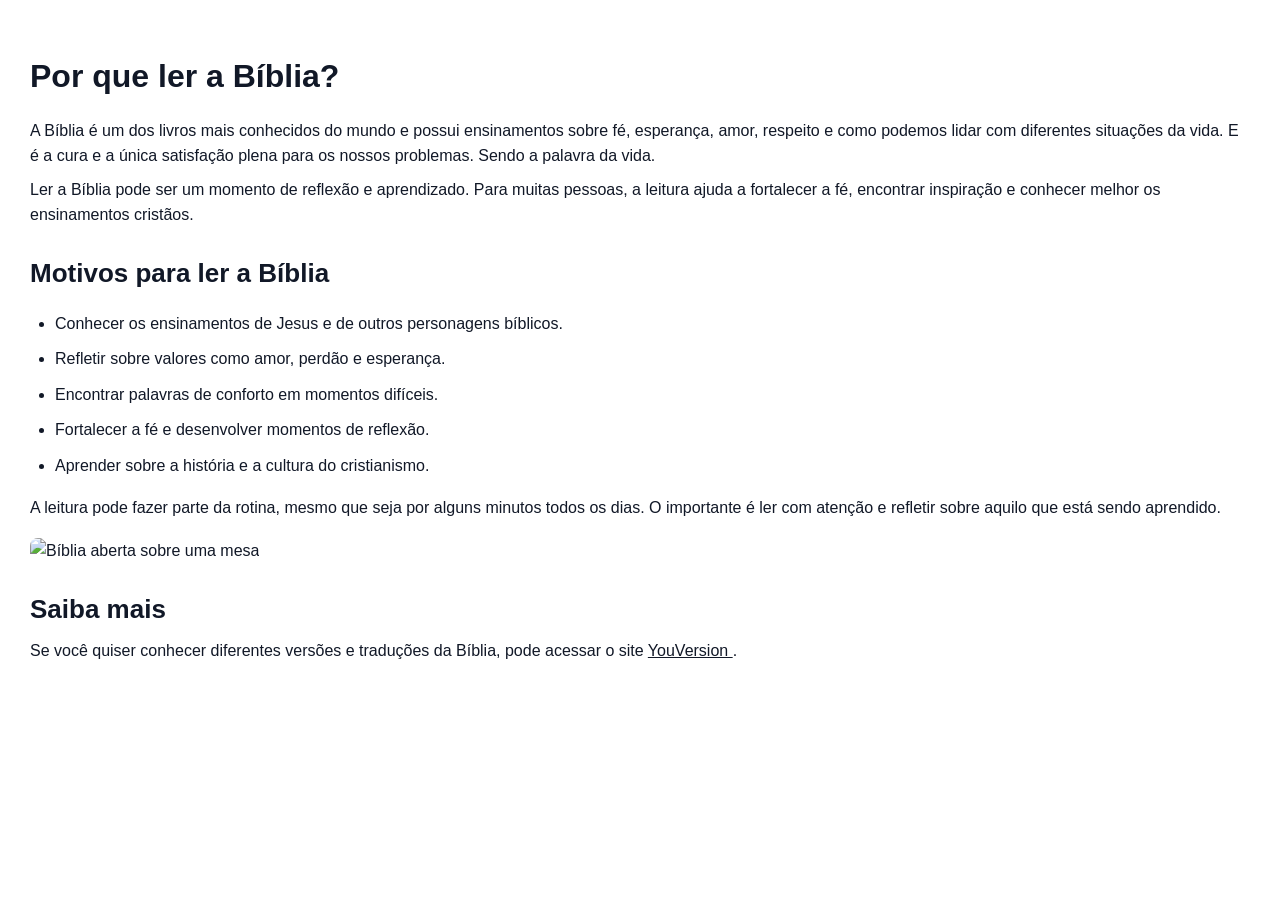
==== index.html @ 32207094 "Create index.html with Bible reading overview This HTML file provides an overview of the importance " ====
<!DOCTYPE html>
<html lang="pt-BR">
<head>
    <meta charset="UTF-8">
    <meta name="viewport" content="width=device-width, initial-scale=1.0">
    <title>Por que ler a Bíblia?</title>

    <style>
        body {
            font-family: Arial, sans-serif;
            color: #111827;
            margin: 0;
            padding: 30px;
            background-color: white;
            line-height: 1.6;
        }

        h1 {
            font-size: 32px;
            margin-bottom: 15px;
        }

        h2 {
            font-size: 26px;
            margin-top: 25px;
            margin-bottom: 8px;
        }

        p {
            font-size: 16px;
            margin: 8px 0;
        }

        ul {
            padding-left: 25px;
        }

        li {
            margin-bottom: 10px;
        }

        a {
            color: #111827;
            text-decoration: underline;
        }

        img {
            width: 400px;
            max-width: 100%;
            border-radius: 8px;
            margin-top: 10px;
        }

        .destaque {
            font-weight: bold;
        }
    </style>
</head>

<body>

    <h1>Por que ler a Bíblia? </h1>

    <p>
        A Bíblia é um dos livros mais conhecidos do mundo e possui ensinamentos
        sobre fé, esperança, amor, respeito e como podemos lidar com diferentes
        situações da vida. E é a cura e a única satisfação plena para os nossos problemas.
        Sendo a palavra da vida.
    </p>

    <p>
        Ler a Bíblia pode ser um momento de reflexão e aprendizado. Para muitas
        pessoas, a leitura ajuda a fortalecer a fé, encontrar inspiração e
        conhecer melhor os ensinamentos cristãos.
    </p>

    <h2>Motivos para ler a Bíblia</h2>

    <ul>
        <li>Conhecer os ensinamentos de Jesus e de outros personagens bíblicos.</li>
        <li>Refletir sobre valores como amor, perdão e esperança.</li>
        <li>Encontrar palavras de conforto em momentos difíceis.</li>
        <li>Fortalecer a fé e desenvolver momentos de reflexão.</li>
        <li>Aprender sobre a história e a cultura do cristianismo.</li>
    </ul>


    <p>
        A leitura pode fazer parte da rotina, mesmo que seja por alguns minutos
        todos os dias. O importante é ler com atenção e refletir sobre aquilo
        que está sendo aprendido.
    </p>

    <img 
        src="https://images.unsplash.com/photo-1504052434569-70ad5836ab65?auto=format&fit=crop&w=800&q=80"
        alt="Bíblia aberta sobre uma mesa">

    <h2>Saiba mais</h2>

    <p>
        Se você quiser conhecer diferentes versões e traduções da Bíblia,
        pode acessar o site
        <a href="https://www.bible.com/pt" target="_blank">
            YouVersion
        </a>.
    </p>


</body>
</html>
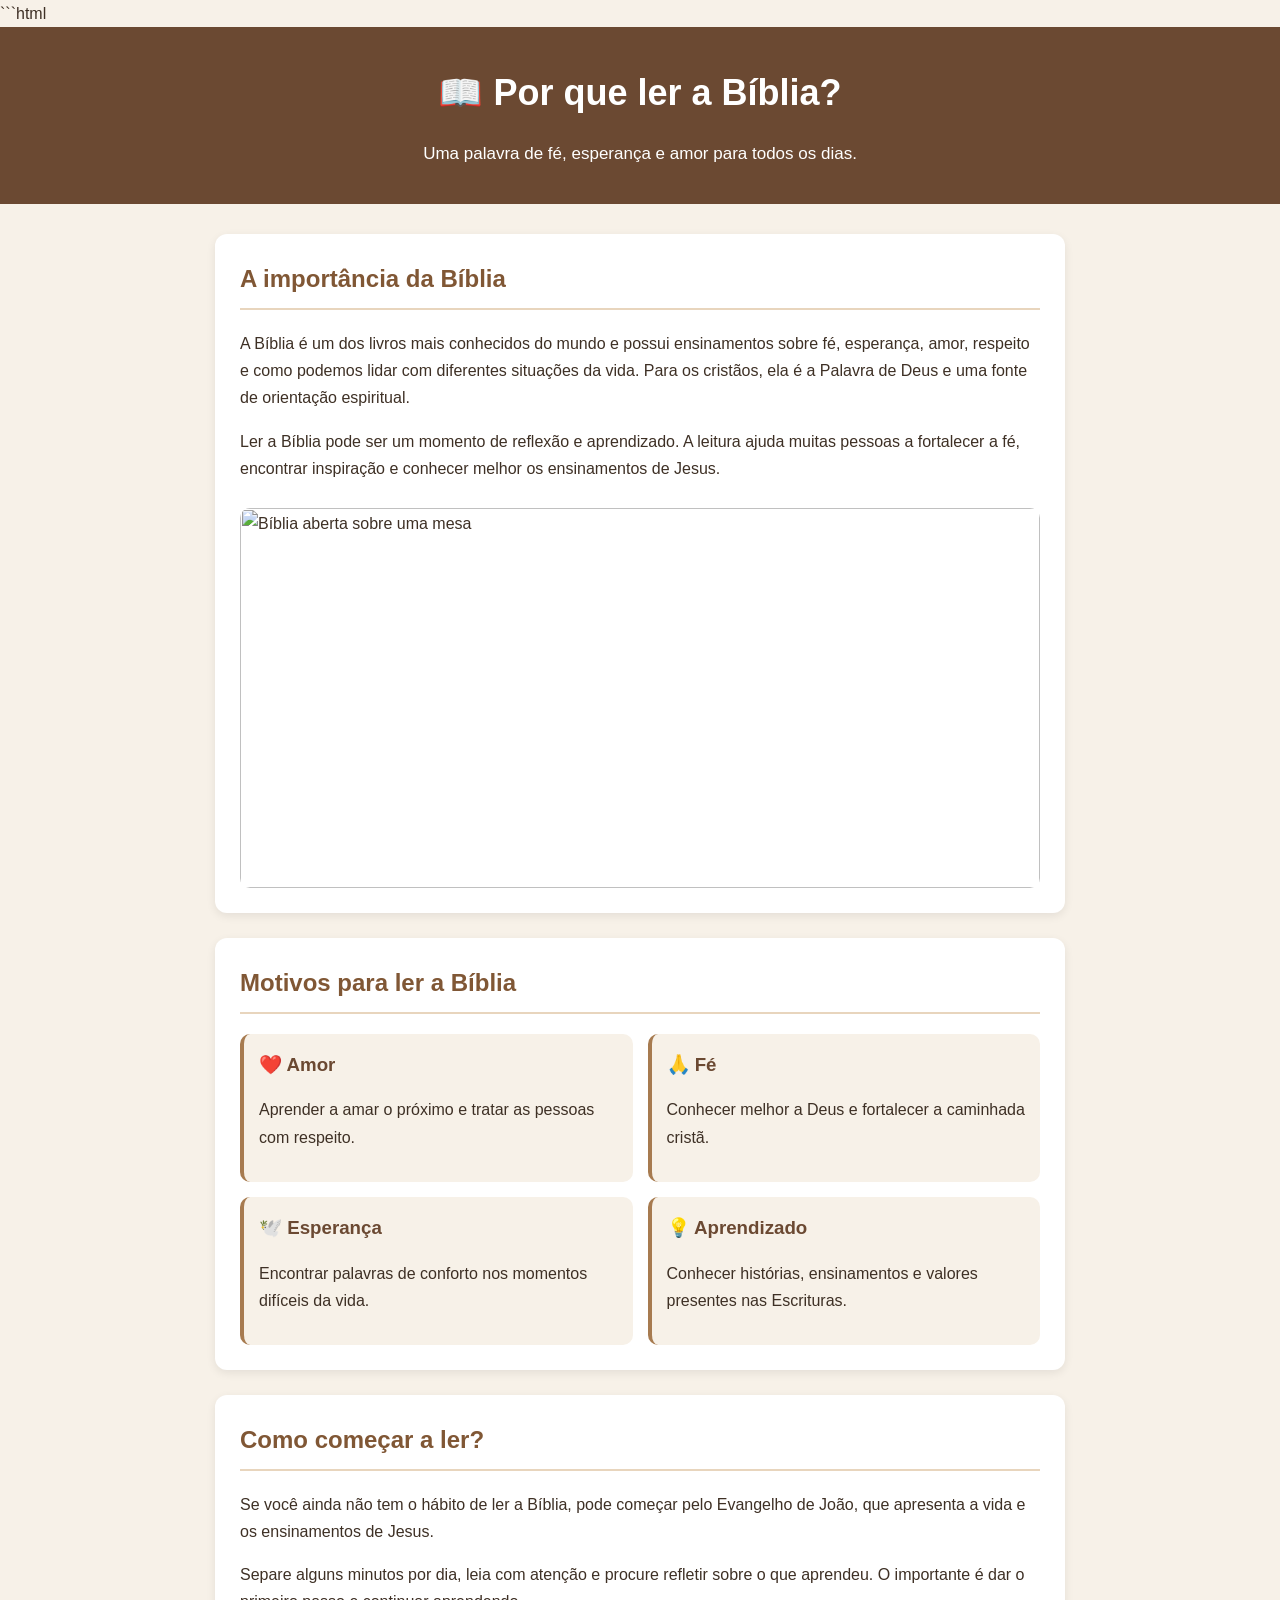
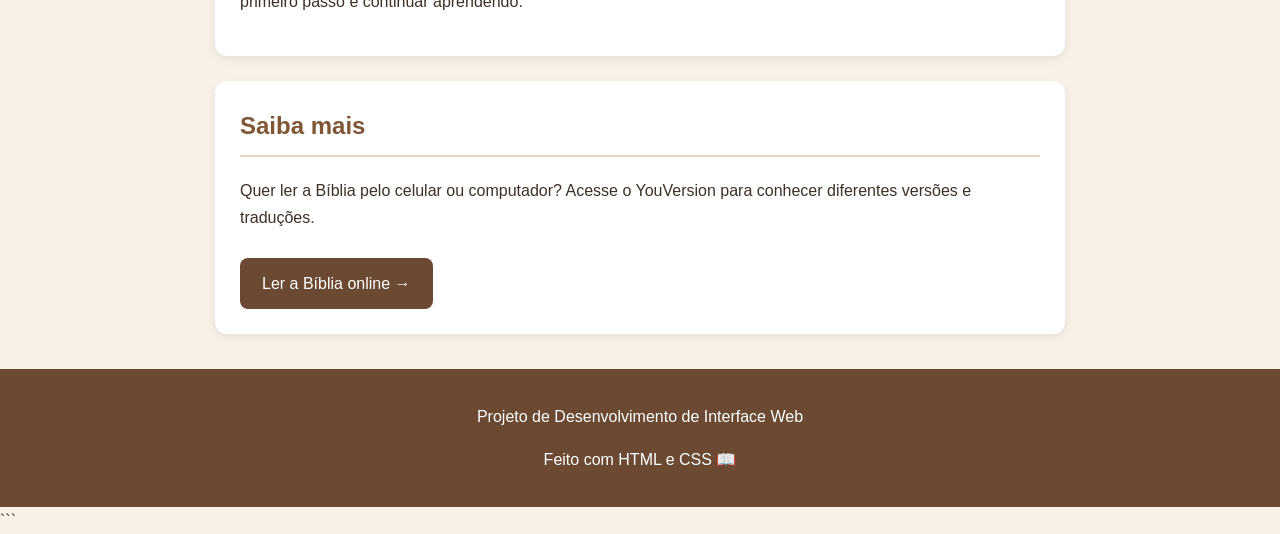
==== commit 2170764e: "Revamp HTML structure and styles for index.html" ====
--- a/index.html
+++ b/index.html
@@ -1,110 +1,234 @@
+```html
 <!DOCTYPE html>
 <html lang="pt-BR">
 <head>
     <meta charset="UTF-8">
     <meta name="viewport" content="width=device-width, initial-scale=1.0">
+
     <title>Por que ler a Bíblia?</title>
 
     <style>
         body {
             font-family: Arial, sans-serif;
-            color: #111827;
             margin: 0;
-            padding: 30px;
+            background-color: #f7f1e8;
+            color: #3e3025;
+            line-height: 1.7;
+        }
+
+        header {
+            background-color: #6b4932;
+            color: white;
+            text-align: center;
+            padding: 35px 20px;
+        }
+
+        header h1 {
+            font-size: 36px;
+            margin: 0;
+        }
+
+        header p {
+            font-size: 17px;
+            margin-bottom: 0;
+        }
+
+        main {
+            max-width: 850px;
+            margin: 30px auto;
+            padding: 0 20px;
+        }
+
+        section {
             background-color: white;
-            line-height: 1.6;
-        }
-
-        h1 {
-            font-size: 32px;
-            margin-bottom: 15px;
+            padding: 25px;
+            margin-bottom: 25px;
+            border-radius: 12px;
+            box-shadow: 0 3px 10px rgba(0, 0, 0, 0.08);
         }
 
         h2 {
-            font-size: 26px;
-            margin-top: 25px;
-            margin-bottom: 8px;
-        }
-
-        p {
-            font-size: 16px;
-            margin: 8px 0;
-        }
-
-        ul {
-            padding-left: 25px;
-        }
-
-        li {
-            margin-bottom: 10px;
-        }
-
-        a {
-            color: #111827;
-            text-decoration: underline;
-        }
-
-        img {
-            width: 400px;
-            max-width: 100%;
+            color: #805735;
+            margin-top: 0;
+            border-bottom: 2px solid #e8d5bd;
+            padding-bottom: 8px;
+        }
+
+        .imagem-biblia {
+            width: 100%;
+            max-height: 380px;
+            object-fit: cover;
+            border-radius: 10px;
+            margin-top: 10px;
+        }
+
+        .motivos {
+            display: grid;
+            grid-template-columns: 1fr 1fr;
+            gap: 15px;
+        }
+
+        .motivo {
+            background-color: #f7f1e8;
+            padding: 15px;
+            border-radius: 10px;
+            border-left: 4px solid #a77b50;
+        }
+
+        .motivo h3 {
+            color: #6b4932;
+            margin-top: 0;
+            margin-bottom: 5px;
+        }
+
+        .botao {
+            display: inline-block;
+            background-color: #6b4932;
+            color: white;
+            text-decoration: none;
+            padding: 12px 22px;
             border-radius: 8px;
             margin-top: 10px;
         }
 
-        .destaque {
-            font-weight: bold;
+        .botao:hover {
+            background-color: #8b6547;
+        }
+
+        footer {
+            background-color: #6b4932;
+            color: white;
+            text-align: center;
+            padding: 18px;
+            margin-top: 35px;
+        }
+
+        @media (max-width: 600px) {
+            header h1 {
+                font-size: 28px;
+            }
+
+            .motivos {
+                grid-template-columns: 1fr;
+            }
+
+            section {
+                padding: 18px;
+            }
         }
     </style>
 </head>
 
 <body>
 
-    <h1>Por que ler a Bíblia? </h1>
-
-    <p>
-        A Bíblia é um dos livros mais conhecidos do mundo e possui ensinamentos
-        sobre fé, esperança, amor, respeito e como podemos lidar com diferentes
-        situações da vida. E é a cura e a única satisfação plena para os nossos problemas.
-        Sendo a palavra da vida.
-    </p>
-
-    <p>
-        Ler a Bíblia pode ser um momento de reflexão e aprendizado. Para muitas
-        pessoas, a leitura ajuda a fortalecer a fé, encontrar inspiração e
-        conhecer melhor os ensinamentos cristãos.
-    </p>
-
-    <h2>Motivos para ler a Bíblia</h2>
-
-    <ul>
-        <li>Conhecer os ensinamentos de Jesus e de outros personagens bíblicos.</li>
-        <li>Refletir sobre valores como amor, perdão e esperança.</li>
-        <li>Encontrar palavras de conforto em momentos difíceis.</li>
-        <li>Fortalecer a fé e desenvolver momentos de reflexão.</li>
-        <li>Aprender sobre a história e a cultura do cristianismo.</li>
-    </ul>
-
-
-    <p>
-        A leitura pode fazer parte da rotina, mesmo que seja por alguns minutos
-        todos os dias. O importante é ler com atenção e refletir sobre aquilo
-        que está sendo aprendido.
-    </p>
-
-    <img 
-        src="https://images.unsplash.com/photo-1504052434569-70ad5836ab65?auto=format&fit=crop&w=800&q=80"
-        alt="Bíblia aberta sobre uma mesa">
-
-    <h2>Saiba mais</h2>
-
-    <p>
-        Se você quiser conhecer diferentes versões e traduções da Bíblia,
-        pode acessar o site
-        <a href="https://www.bible.com/pt" target="_blank">
-            YouVersion
-        </a>.
-    </p>
-
+    <header>
+        <h1>📖 Por que ler a Bíblia?</h1>
+        <p>Uma palavra de fé, esperança e amor para todos os dias.</p>
+    </header>
+
+    <main>
+
+        <section>
+            <h2>A importância da Bíblia</h2>
+
+            <p>
+                A Bíblia é um dos livros mais conhecidos do mundo e possui
+                ensinamentos sobre fé, esperança, amor, respeito e como podemos
+                lidar com diferentes situações da vida. Para os cristãos,
+                ela é a Palavra de Deus e uma fonte de orientação espiritual.
+            </p>
+
+            <p>
+                Ler a Bíblia pode ser um momento de reflexão e aprendizado.
+                A leitura ajuda muitas pessoas a fortalecer a fé, encontrar
+                inspiração e conhecer melhor os ensinamentos de Jesus.
+            </p>
+
+            <img
+                class="imagem-biblia"
+                src="https://images.unsplash.com/photo-1504052434569-70ad5836ab65?auto=format&fit=crop&w=1200&q=85"
+                alt="Bíblia aberta sobre uma mesa">
+        </section>
+
+        <section>
+            <h2>Motivos para ler a Bíblia</h2>
+
+            <div class="motivos">
+
+                <div class="motivo">
+                    <h3>❤️ Amor</h3>
+                    <p>
+                        Aprender a amar o próximo e tratar as pessoas
+                        com respeito.
+                    </p>
+                </div>
+
+                <div class="motivo">
+                    <h3>🙏 Fé</h3>
+                    <p>
+                        Conhecer melhor a Deus e fortalecer a caminhada
+                        cristã.
+                    </p>
+                </div>
+
+                <div class="motivo">
+                    <h3>🕊️ Esperança</h3>
+                    <p>
+                        Encontrar palavras de conforto nos momentos
+                        difíceis da vida.
+                    </p>
+                </div>
+
+                <div class="motivo">
+                    <h3>💡 Aprendizado</h3>
+                    <p>
+                        Conhecer histórias, ensinamentos e valores
+                        presentes nas Escrituras.
+                    </p>
+                </div>
+
+            </div>
+        </section>
+
+        <section>
+            <h2>Como começar a ler?</h2>
+
+            <p>
+                Se você ainda não tem o hábito de ler a Bíblia, pode começar
+                pelo Evangelho de João, que apresenta a vida e os ensinamentos
+                de Jesus.
+            </p>
+
+            <p>
+                Separe alguns minutos por dia, leia com atenção e procure
+                refletir sobre o que aprendeu. O importante é dar o primeiro
+                passo e continuar aprendendo.
+            </p>
+        </section>
+
+        <section>
+            <h2>Saiba mais</h2>
+
+            <p>
+                Quer ler a Bíblia pelo celular ou computador? Acesse o
+                YouVersion para conhecer diferentes versões e traduções.
+            </p>
+
+            <a class="botao"
+               href="https://www.bible.com/pt"
+               target="_blank"
+               rel="noopener noreferrer">
+                Ler a Bíblia online →
+            </a>
+        </section>
+
+    </main>
+
+    <footer>
+        <p>Projeto de Desenvolvimento de Interface Web</p>
+        <p>Feito com HTML e CSS 📖</p>
+    </footer>
 
 </body>
 </html>
+```
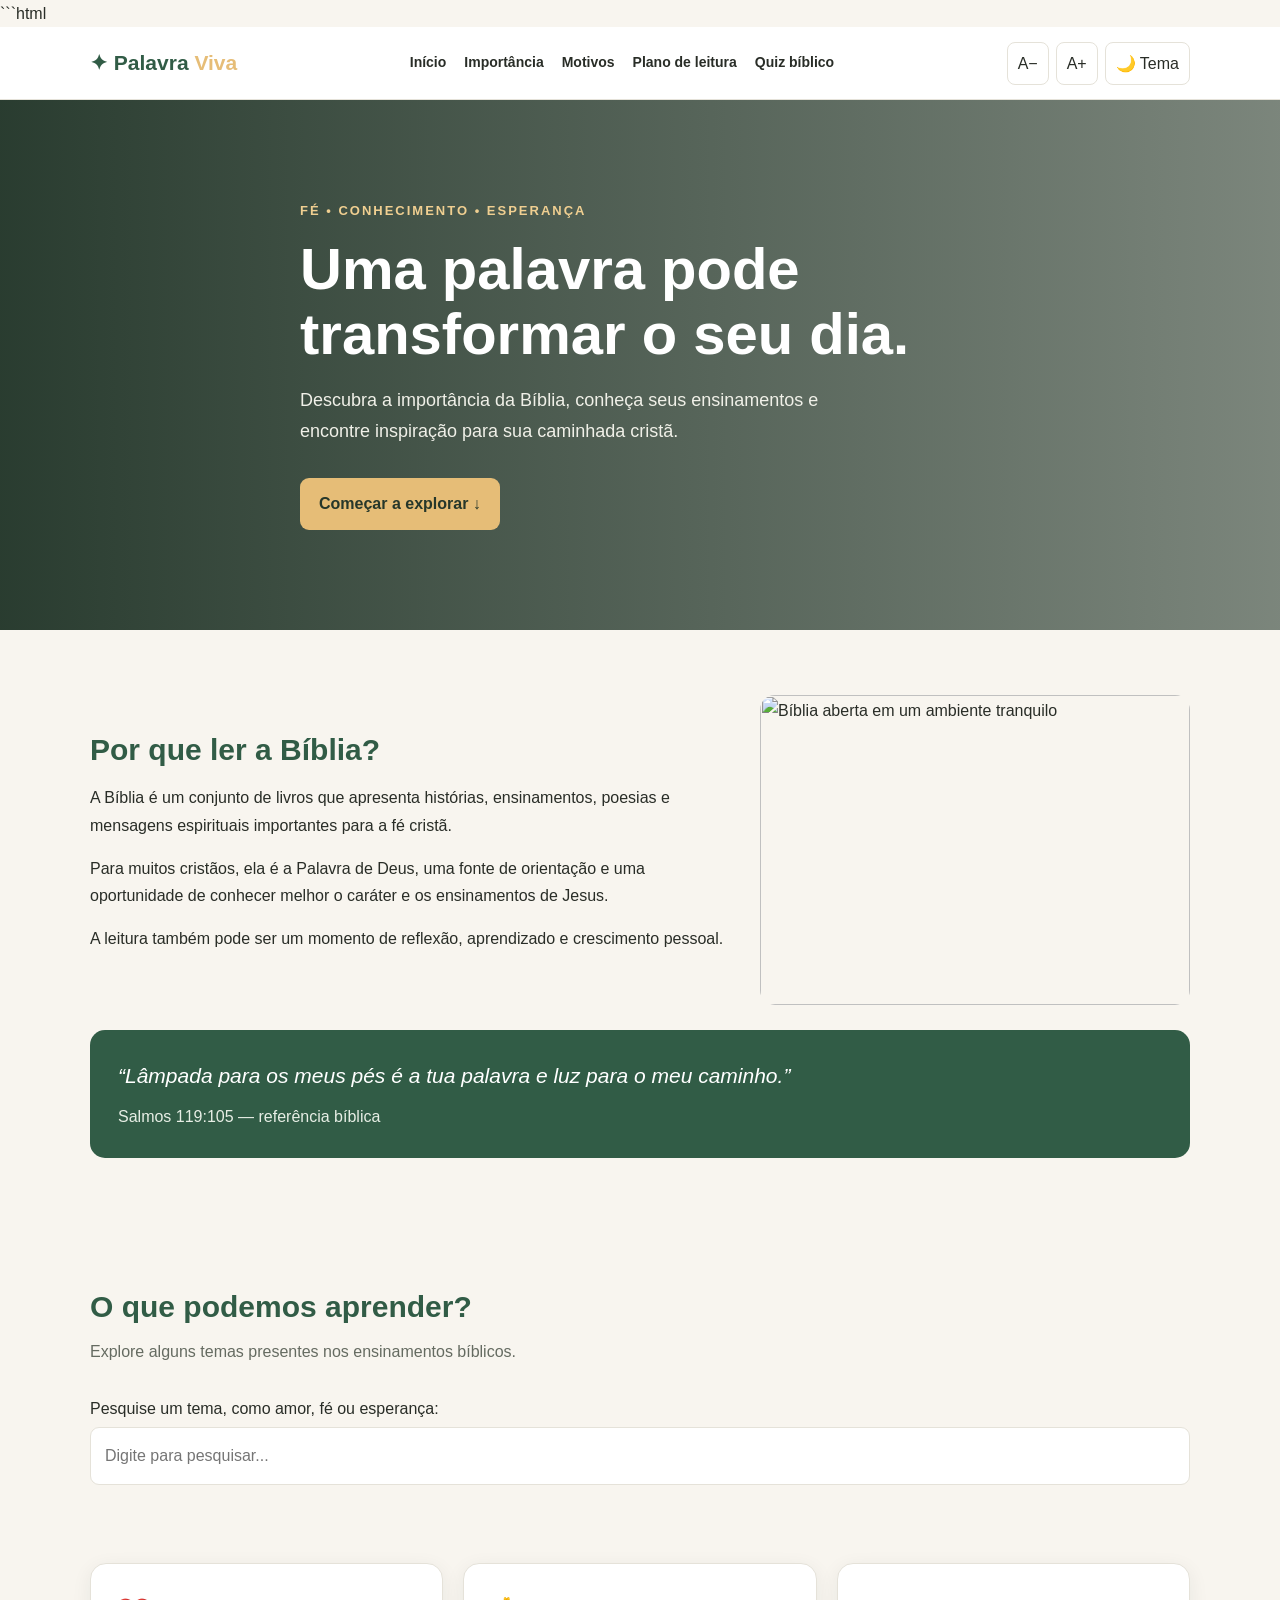
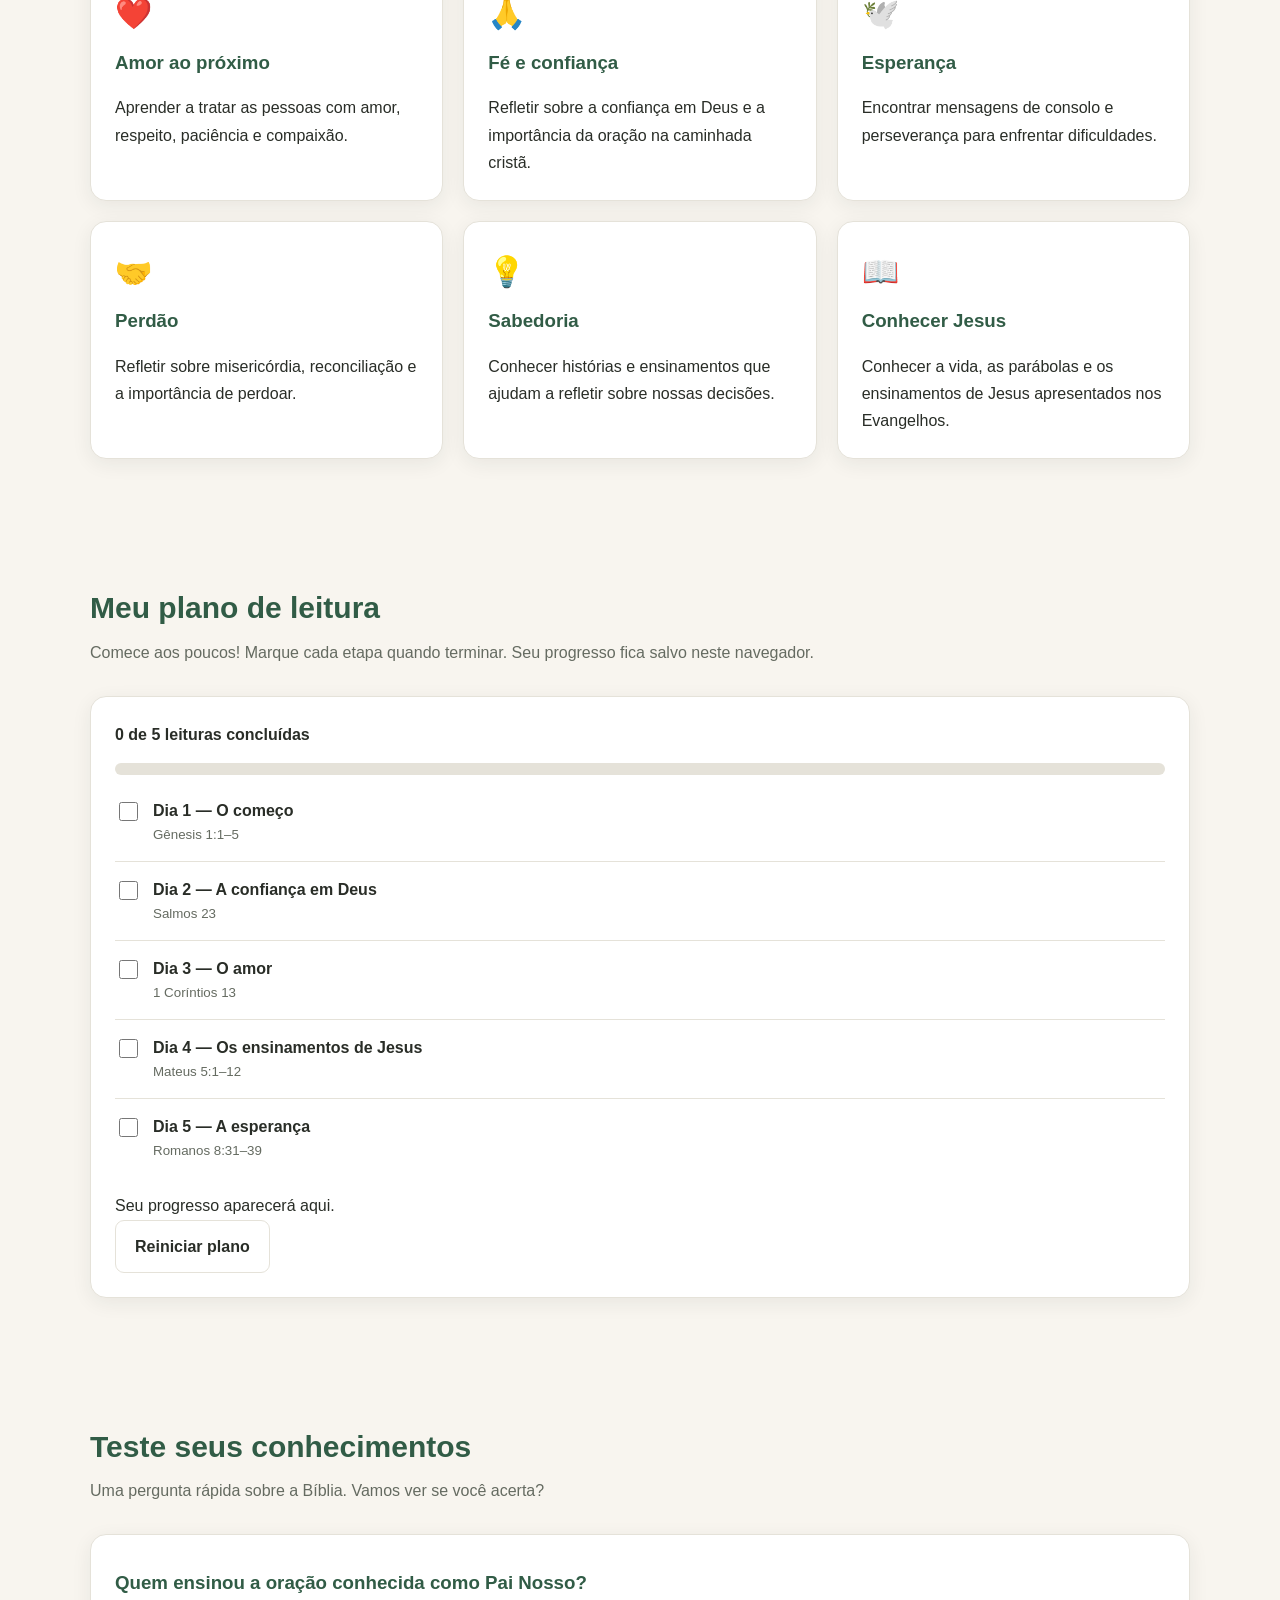
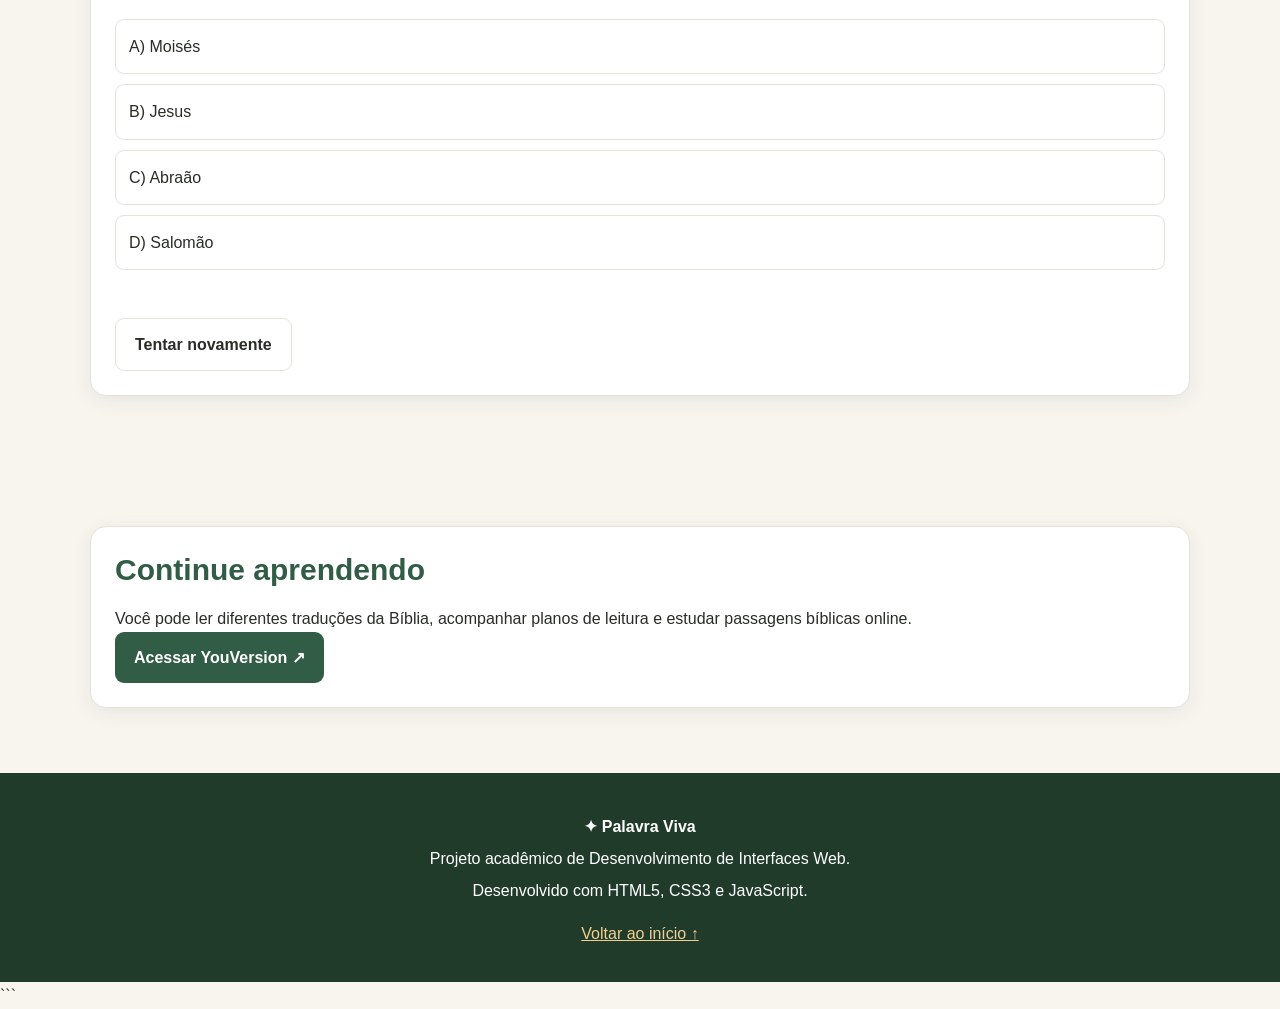
==== commit 74b733cb: "Update index.html" ====
--- a/index.html
+++ b/index.html
@@ -4,116 +4,494 @@
 <head>
     <meta charset="UTF-8">
     <meta name="viewport" content="width=device-width, initial-scale=1.0">
-
-    <title>Por que ler a Bíblia?</title>
+    <meta name="description" content="Um espaço para conhecer a Bíblia, refletir sobre seus ensinamentos e criar o hábito da leitura.">
+
+    <title>Palavra Viva | Por que ler a Bíblia?</title>
 
     <style>
+        /* 1. ESTILOS GERAIS */
+
+        :root {
+            --fundo: #f8f5ef;
+            --cartao: #ffffff;
+            --texto: #292d27;
+            --texto-secundario: #656b61;
+            --principal: #315c46;
+            --principal-escuro: #244532;
+            --destaque: #e6bd77;
+            --borda: #e5e2d9;
+            --sombra: 0 5px 20px rgba(31, 48, 36, 0.07);
+        }
+
+        * {
+            box-sizing: border-box;
+        }
+
+        html {
+            scroll-behavior: smooth;
+            scroll-padding-top: 85px;
+        }
+
         body {
-            font-family: Arial, sans-serif;
             margin: 0;
-            background-color: #f7f1e8;
-            color: #3e3025;
+            font-family: Arial, Helvetica, sans-serif;
+            background: var(--fundo);
+            color: var(--texto);
             line-height: 1.7;
-        }
-
-        header {
-            background-color: #6b4932;
-            color: white;
-            text-align: center;
-            padding: 35px 20px;
-        }
-
-        header h1 {
-            font-size: 36px;
-            margin: 0;
-        }
-
-        header p {
-            font-size: 17px;
-            margin-bottom: 0;
-        }
-
-        main {
-            max-width: 850px;
-            margin: 30px auto;
-            padding: 0 20px;
-        }
-
-        section {
-            background-color: white;
-            padding: 25px;
-            margin-bottom: 25px;
-            border-radius: 12px;
-            box-shadow: 0 3px 10px rgba(0, 0, 0, 0.08);
-        }
-
-        h2 {
-            color: #805735;
-            margin-top: 0;
-            border-bottom: 2px solid #e8d5bd;
-            padding-bottom: 8px;
-        }
-
-        .imagem-biblia {
-            width: 100%;
-            max-height: 380px;
-            object-fit: cover;
-            border-radius: 10px;
-            margin-top: 10px;
-        }
-
-        .motivos {
-            display: grid;
-            grid-template-columns: 1fr 1fr;
-            gap: 15px;
-        }
-
-        .motivo {
-            background-color: #f7f1e8;
-            padding: 15px;
-            border-radius: 10px;
-            border-left: 4px solid #a77b50;
-        }
-
-        .motivo h3 {
-            color: #6b4932;
-            margin-top: 0;
-            margin-bottom: 5px;
+            transition: background 0.25s, color 0.25s;
+        }
+
+        body.escuro {
+            --fundo: #18221c;
+            --cartao: #243129;
+            --texto: #f2f1e9;
+            --texto-secundario: #c0c9bf;
+            --principal: #a5d0af;
+            --principal-escuro: #c4e6c9;
+            --destaque: #e6bd77;
+            --borda: #3b4a3f;
+            --sombra: 0 5px 20px rgba(0, 0, 0, 0.15);
+        }
+
+        a {
+            color: var(--principal);
+        }
+
+        button, input {
+            font: inherit;
+        }
+
+        button, a, input {
+            -webkit-tap-highlight-color: transparent;
+        }
+
+        button:focus-visible,
+        a:focus-visible,
+        input:focus-visible {
+            outline: 3px solid #d49c45;
+            outline-offset: 4px;
+        }
+
+        .container {
+            width: min(1100px, 92%);
+            margin: auto;
+        }
+
+        .secao {
+            padding: 65px 0;
+            scroll-margin-top: 75px;
+        }
+
+        .titulo-secao {
+            color: var(--principal);
+            font-size: 30px;
+            line-height: 1.25;
+            margin: 0 0 12px;
+        }
+
+        .subtitulo {
+            color: var(--texto-secundario);
+            margin: 0 0 30px;
+        }
+
+        .cartao {
+            background: var(--cartao);
+            border: 1px solid var(--borda);
+            border-radius: 16px;
+            padding: 24px;
+            box-shadow: var(--sombra);
         }
 
         .botao {
             display: inline-block;
-            background-color: #6b4932;
+            padding: 12px 19px;
+            border: 0;
+            border-radius: 9px;
+            background: var(--principal);
+            color: #fff;
+            text-decoration: none;
+            font-weight: bold;
+            cursor: pointer;
+            transition: transform 0.2s, opacity 0.2s;
+        }
+
+        body.escuro .botao {
+            color: #18221c;
+        }
+
+        .botao:hover {
+            transform: translateY(-2px);
+            opacity: 0.9;
+        }
+
+        .botao-secundario {
+            background: transparent;
+            border: 1px solid var(--borda);
+            color: var(--texto);
+        }
+
+        body.escuro .botao-secundario {
+            color: var(--texto);
+        }
+
+        /* 2. CABEÇALHO E NAVEGAÇÃO */
+
+        .topo {
+            background: var(--cartao);
+            border-bottom: 1px solid var(--borda);
+            position: sticky;
+            top: 0;
+            z-index: 10;
+        }
+
+        .barra {
+            min-height: 72px;
+            display: flex;
+            align-items: center;
+            justify-content: space-between;
+            gap: 20px;
+        }
+
+        .marca {
+            color: var(--principal);
+            text-decoration: none;
+            font-size: 21px;
+            font-weight: bold;
+            white-space: nowrap;
+        }
+
+        .marca span {
+            color: var(--destaque);
+        }
+
+        .navegacao {
+            display: flex;
+            align-items: center;
+            gap: 18px;
+        }
+
+        .navegacao a {
+            color: var(--texto);
+            text-decoration: none;
+            font-size: 14px;
+            font-weight: bold;
+        }
+
+        .navegacao a:hover {
+            color: var(--principal);
+        }
+
+        .controles {
+            display: flex;
+            gap: 7px;
+        }
+
+        .controle {
+            border: 1px solid var(--borda);
+            background: var(--cartao);
+            color: var(--texto);
+            border-radius: 8px;
+            padding: 7px 10px;
+            cursor: pointer;
+        }
+
+        #menuBotao {
+            display: none;
+        }
+
+        /* 3. APRESENTAÇÃO PRINCIPAL */
+
+        .hero {
+            background:
+                linear-gradient(90deg,
+                    rgba(21, 42, 29, 0.91),
+                    rgba(21, 42, 29, 0.55)),
+                url("https://images.unsplash.com/photo-1504052434569-70ad5836ab65?auto=format&fit=crop&w=1800&q=85")
+                center 55% / cover;
             color: white;
-            text-decoration: none;
-            padding: 12px 22px;
-            border-radius: 8px;
+            padding: 100px 0;
+        }
+
+        .hero-conteudo {
+            max-width: 680px;
+        }
+
+        .etiqueta {
+            color: #f0cf91;
+            font-size: 13px;
+            font-weight: bold;
+            text-transform: uppercase;
+            letter-spacing: 2px;
+        }
+
+        .hero h1 {
+            font-size: clamp(36px, 6vw, 58px);
+            line-height: 1.12;
+            margin: 15px 0;
+        }
+
+        .hero p {
+            font-size: 18px;
+            max-width: 570px;
+            color: #f0f0e8;
+        }
+
+        .hero .botao {
+            margin-top: 14px;
+            background: #e6bd77;
+            color: #26372a;
+        }
+
+        /* 4. CONTEÚDO E CARTÕES */
+
+        .grade {
+            display: grid;
+            grid-template-columns: repeat(3, 1fr);
+            gap: 20px;
+        }
+
+        .icone {
+            font-size: 30px;
+        }
+
+        .cartao h3 {
+            margin: 8px 0;
+            color: var(--principal);
+        }
+
+        .cartao p {
+            margin-bottom: 0;
+        }
+
+        .introducao {
+            display: grid;
+            grid-template-columns: 1.2fr 0.8fr;
+            gap: 25px;
+            align-items: center;
+        }
+
+        .introducao img {
+            width: 100%;
+            height: 310px;
+            object-fit: cover;
+            border-radius: 15px;
+        }
+
+        .versiculo {
+            background: var(--principal);
+            color: white;
+            border-radius: 15px;
+            padding: 28px;
+            margin-top: 25px;
+        }
+
+        .versiculo blockquote {
+            font-size: 21px;
+            margin: 0 0 10px;
+            font-style: italic;
+        }
+
+        .versiculo p {
+            margin: 0;
+            color: #e7eee5;
+        }
+
+        /* 5. BUSCA */
+
+        .busca {
+            width: 100%;
+            padding: 14px;
+            border: 1px solid var(--borda);
+            border-radius: 9px;
+            background: var(--cartao);
+            color: var(--texto);
+            margin: 5px 0 25px;
+        }
+
+        .resultado {
+            color: var(--texto-secundario);
+            font-size: 14px;
+            min-height: 25px;
+        }
+
+        /* 6. PLANO DE LEITURA */
+
+        .progresso-fundo {
+            width: 100%;
+            height: 12px;
+            background: var(--borda);
+            border-radius: 20px;
+            overflow: hidden;
+            margin: 15px 0 8px;
+        }
+
+        .progresso-barra {
+            height: 100%;
+            width: 0;
+            background: #5b9a70;
+            transition: width 0.3s;
+        }
+
+        .dia {
+            display: flex;
+            gap: 12px;
+            align-items: flex-start;
+            padding: 14px 0;
+            border-bottom: 1px solid var(--borda);
+        }
+
+        .dia:last-child {
+            border-bottom: 0;
+        }
+
+        .dia input {
+            width: 19px;
+            height: 19px;
+            margin-top: 5px;
+            accent-color: #4e8a60;
+            flex-shrink: 0;
+        }
+
+        .dia label {
+            cursor: pointer;
+        }
+
+        .dia strong {
+            display: block;
+        }
+
+        .dia small {
+            color: var(--texto-secundario);
+        }
+
+        .dia.concluido strong {
+            text-decoration: line-through;
+            opacity: 0.7;
+        }
+
+        /* 7. PERGUNTA INTERATIVA */
+
+        .opcoes {
+            display: grid;
+            gap: 10px;
+            margin: 20px 0;
+        }
+
+        .opcao {
+            text-align: left;
+            border: 1px solid var(--borda);
+            padding: 13px;
+            border-radius: 9px;
+            background: var(--cartao);
+            color: var(--texto);
+            cursor: pointer;
+        }
+
+        .opcao:hover {
+            border-color: var(--principal);
+        }
+
+        .opcao:disabled {
+            cursor: default;
+            opacity: 0.85;
+        }
+
+        #feedbackQuiz {
+            font-weight: bold;
+            min-height: 28px;
+        }
+
+        /* 8. RODAPÉ */
+
+        footer {
+            background: #213b2b;
+            color: white;
+            padding: 35px 0;
+            text-align: center;
+        }
+
+        footer p {
+            margin: 5px;
+        }
+
+        footer a {
+            color: #f0cf91;
+        }
+
+        .voltar {
+            display: inline-block;
             margin-top: 10px;
         }
 
-        .botao:hover {
-            background-color: #8b6547;
-        }
-
-        footer {
-            background-color: #6b4932;
-            color: white;
-            text-align: center;
-            padding: 18px;
-            margin-top: 35px;
-        }
-
-        @media (max-width: 600px) {
-            header h1 {
-                font-size: 28px;
-            }
-
-            .motivos {
+        /* 9. RESPONSIVIDADE */
+
+        @media (max-width: 850px) {
+            .barra {
+                flex-wrap: wrap;
+                padding: 12px 0;
+            }
+
+            #menuBotao {
+                display: inline-block;
+            }
+
+            .navegacao {
+                display: none;
+                width: 100%;
+                flex-direction: column;
+                align-items: flex-start;
+                gap: 12px;
+                padding: 10px 0;
+            }
+
+            .navegacao.aberto {
+                display: flex;
+            }
+
+            .grade {
+                grid-template-columns: repeat(2, 1fr);
+            }
+
+            .introducao {
                 grid-template-columns: 1fr;
             }
 
-            section {
-                padding: 18px;
+            .hero {
+                padding: 75px 0;
+            }
+        }
+
+        @media (max-width: 550px) {
+            .grade {
+                grid-template-columns: 1fr;
+            }
+
+            .secao {
+                padding: 45px 0;
+            }
+
+            .titulo-secao {
+                font-size: 26px;
+            }
+
+            .cartao {
+                padding: 19px;
+            }
+
+            .hero p {
+                font-size: 16px;
+            }
+
+            .controles {
+                flex-wrap: wrap;
+            }
+        }
+
+        /* Respeita quem prefere menos animação. */
+        @media (prefers-reduced-motion: reduce) {
+            *, *::before, *::after {
+                scroll-behavior: auto !important;
+                transition: none !important;
             }
         }
     </style>
@@ -121,113 +499,562 @@
 
 <body>
 
-    <header>
-        <h1>📖 Por que ler a Bíblia?</h1>
-        <p>Uma palavra de fé, esperança e amor para todos os dias.</p>
+    <a href="#conteudo" class="pular"
+       style="position:absolute;left:-9999px;top:0;background:var(--cartao);padding:12px">
+        Pular para o conteúdo
+    </a>
+
+    <header class="topo">
+        <div class="container barra">
+
+            <a href="#inicio" class="marca">
+                ✦ Palavra <span>Viva</span>
+            </a>
+
+            <button class="controle" id="menuBotao"
+                    aria-expanded="false" aria-controls="navegacao">
+                ☰ Menu
+            </button>
+
+            <nav class="navegacao" id="navegacao"
+                 aria-label="Navegação principal">
+                <a href="#inicio">Início</a>
+                <a href="#importancia">Importância</a>
+                <a href="#motivos">Motivos</a>
+                <a href="#leitura">Plano de leitura</a>
+                <a href="#quiz">Quiz bíblico</a>
+            </nav>
+
+            <div class="controles" aria-label="Acessibilidade">
+                <button class="controle" id="diminuirTexto"
+                        aria-label="Diminuir tamanho do texto">A−</button>
+                <button class="controle" id="aumentarTexto"
+                        aria-label="Aumentar tamanho do texto">A+</button>
+                <button class="controle" id="modoEscuro"
+                        aria-pressed="false">🌙 Tema</button>
+            </div>
+
+        </div>
     </header>
 
-    <main>
-
-        <section>
-            <h2>A importância da Bíblia</h2>
-
-            <p>
-                A Bíblia é um dos livros mais conhecidos do mundo e possui
-                ensinamentos sobre fé, esperança, amor, respeito e como podemos
-                lidar com diferentes situações da vida. Para os cristãos,
-                ela é a Palavra de Deus e uma fonte de orientação espiritual.
-            </p>
-
-            <p>
-                Ler a Bíblia pode ser um momento de reflexão e aprendizado.
-                A leitura ajuda muitas pessoas a fortalecer a fé, encontrar
-                inspiração e conhecer melhor os ensinamentos de Jesus.
-            </p>
-
-            <img
-                class="imagem-biblia"
-                src="https://images.unsplash.com/photo-1504052434569-70ad5836ab65?auto=format&fit=crop&w=1200&q=85"
-                alt="Bíblia aberta sobre uma mesa">
-        </section>
-
-        <section>
-            <h2>Motivos para ler a Bíblia</h2>
-
-            <div class="motivos">
-
-                <div class="motivo">
-                    <h3>❤️ Amor</h3>
-                    <p>
-                        Aprender a amar o próximo e tratar as pessoas
-                        com respeito.
-                    </p>
-                </div>
-
-                <div class="motivo">
-                    <h3>🙏 Fé</h3>
-                    <p>
-                        Conhecer melhor a Deus e fortalecer a caminhada
-                        cristã.
-                    </p>
-                </div>
-
-                <div class="motivo">
-                    <h3>🕊️ Esperança</h3>
-                    <p>
-                        Encontrar palavras de conforto nos momentos
-                        difíceis da vida.
-                    </p>
-                </div>
-
-                <div class="motivo">
-                    <h3>💡 Aprendizado</h3>
-                    <p>
-                        Conhecer histórias, ensinamentos e valores
-                        presentes nas Escrituras.
-                    </p>
-                </div>
-
+    <main id="conteudo">
+
+        <section class="hero" id="inicio">
+            <div class="container hero-conteudo">
+                <span class="etiqueta">Fé • Conhecimento • Esperança</span>
+
+                <h1>Uma palavra pode transformar o seu dia.</h1>
+
+                <p>
+                    Descubra a importância da Bíblia, conheça seus ensinamentos
+                    e encontre inspiração para sua caminhada cristã.
+                </p>
+
+                <a href="#importancia" class="botao">
+                    Começar a explorar ↓
+                </a>
             </div>
         </section>
 
-        <section>
-            <h2>Como começar a ler?</h2>
-
-            <p>
-                Se você ainda não tem o hábito de ler a Bíblia, pode começar
-                pelo Evangelho de João, que apresenta a vida e os ensinamentos
-                de Jesus.
-            </p>
-
-            <p>
-                Separe alguns minutos por dia, leia com atenção e procure
-                refletir sobre o que aprendeu. O importante é dar o primeiro
-                passo e continuar aprendendo.
-            </p>
+        <section class="secao" id="importancia">
+            <div class="container">
+
+                <div class="introducao">
+                    <div>
+                        <h2 class="titulo-secao">
+                            Por que ler a Bíblia?
+                        </h2>
+
+                        <p>
+                            A Bíblia é um conjunto de livros que apresenta
+                            histórias, ensinamentos, poesias e mensagens
+                            espirituais importantes para a fé cristã.
+                        </p>
+
+                        <p>
+                            Para muitos cristãos, ela é a Palavra de Deus,
+                            uma fonte de orientação e uma oportunidade de
+                            conhecer melhor o caráter e os ensinamentos de Jesus.
+                        </p>
+
+                        <p>
+                            A leitura também pode ser um momento de reflexão,
+                            aprendizado e crescimento pessoal.
+                        </p>
+                    </div>
+
+                    <img
+                        src="https://images.unsplash.com/photo-1504052434569-70ad5836ab65?auto=format&fit=crop&w=900&q=80"
+                        alt="Bíblia aberta em um ambiente tranquilo"
+                        loading="lazy">
+                </div>
+
+                <div class="versiculo">
+                    <blockquote>
+                        “Lâmpada para os meus pés é a tua palavra e luz
+                        para o meu caminho.”
+                    </blockquote>
+                    <p>Salmos 119:105 — referência bíblica</p>
+                </div>
+
+            </div>
         </section>
 
-        <section>
-            <h2>Saiba mais</h2>
-
-            <p>
-                Quer ler a Bíblia pelo celular ou computador? Acesse o
-                YouVersion para conhecer diferentes versões e traduções.
-            </p>
-
-            <a class="botao"
-               href="https://www.bible.com/pt"
-               target="_blank"
-               rel="noopener noreferrer">
-                Ler a Bíblia online →
-            </a>
+        <section class="secao" id="motivos">
+            <div class="container">
+
+                <h2 class="titulo-secao">O que podemos aprender?</h2>
+
+                <p class="subtitulo">
+                    Explore alguns temas presentes nos ensinamentos bíblicos.
+                </p>
+
+                <label for="busca">
+                    Pesquise um tema, como amor, fé ou esperança:
+                </label>
+
+                <input
+                    type="search"
+                    class="busca"
+                    id="busca"
+                    placeholder="Digite para pesquisar..."
+                    aria-describedby="resultadoBusca">
+
+                <p class="resultado" id="resultadoBusca"
+                   aria-live="polite"></p>
+
+                <div class="grade" id="gradeMotivos">
+
+                    <article class="cartao item-tema"
+                             data-busca="amor respeito próximo compaixão">
+                        <span class="icone" aria-hidden="true">❤️</span>
+                        <h3>Amor ao próximo</h3>
+                        <p>
+                            Aprender a tratar as pessoas com amor, respeito,
+                            paciência e compaixão.
+                        </p>
+                    </article>
+
+                    <article class="cartao item-tema"
+                             data-busca="fé confiança deus oração">
+                        <span class="icone" aria-hidden="true">🙏</span>
+                        <h3>Fé e confiança</h3>
+                        <p>
+                            Refletir sobre a confiança em Deus e a importância
+                            da oração na caminhada cristã.
+                        </p>
+                    </article>
+
+                    <article class="cartao item-tema"
+                             data-busca="esperança consolo dificuldades">
+                        <span class="icone" aria-hidden="true">🕊️</span>
+                        <h3>Esperança</h3>
+                        <p>
+                            Encontrar mensagens de consolo e perseverança
+                            para enfrentar dificuldades.
+                        </p>
+                    </article>
+
+                    <article class="cartao item-tema"
+                             data-busca="perdão reconciliação misericórdia">
+                        <span class="icone" aria-hidden="true">🤝</span>
+                        <h3>Perdão</h3>
+                        <p>
+                            Refletir sobre misericórdia, reconciliação e
+                            a importância de perdoar.
+                        </p>
+                    </article>
+
+                    <article class="cartao item-tema"
+                             data-busca="sabedoria conhecimento decisões">
+                        <span class="icone" aria-hidden="true">💡</span>
+                        <h3>Sabedoria</h3>
+                        <p>
+                            Conhecer histórias e ensinamentos que ajudam
+                            a refletir sobre nossas decisões.
+                        </p>
+                    </article>
+
+                    <article class="cartao item-tema"
+                             data-busca="jesus evangelhos vida ensinamentos">
+                        <span class="icone" aria-hidden="true">📖</span>
+                        <h3>Conhecer Jesus</h3>
+                        <p>
+                            Conhecer a vida, as parábolas e os ensinamentos
+                            de Jesus apresentados nos Evangelhos.
+                        </p>
+                    </article>
+
+                </div>
+            </div>
         </section>
 
+        <section class="secao" id="leitura">
+            <div class="container">
+
+                <h2 class="titulo-secao">Meu plano de leitura</h2>
+
+                <p class="subtitulo">
+                    Comece aos poucos! Marque cada etapa quando terminar.
+                    Seu progresso fica salvo neste navegador.
+                </p>
+
+                <div class="cartao">
+
+                    <strong id="textoProgresso">0 de 5 leituras concluídas</strong>
+
+                    <div class="progresso-fundo"
+                         role="progressbar"
+                         id="progresso"
+                         aria-label="Progresso do plano de leitura"
+                         aria-valuemin="0"
+                         aria-valuemax="5"
+                         aria-valuenow="0">
+                        <div class="progresso-barra" id="barraProgresso"></div>
+                    </div>
+
+                    <div id="listaLeitura">
+
+                        <div class="dia">
+                            <input type="checkbox" id="dia1" data-dia="1">
+                            <label for="dia1">
+                                <strong>Dia 1 — O começo</strong>
+                                <small>Gênesis 1:1–5</small>
+                            </label>
+                        </div>
+
+                        <div class="dia">
+                            <input type="checkbox" id="dia2" data-dia="2">
+                            <label for="dia2">
+                                <strong>Dia 2 — A confiança em Deus</strong>
+                                <small>Salmos 23</small>
+                            </label>
+                        </div>
+
+                        <div class="dia">
+                            <input type="checkbox" id="dia3" data-dia="3">
+                            <label for="dia3">
+                                <strong>Dia 3 — O amor</strong>
+                                <small>1 Coríntios 13</small>
+                            </label>
+                        </div>
+
+                        <div class="dia">
+                            <input type="checkbox" id="dia4" data-dia="4">
+                            <label for="dia4">
+                                <strong>Dia 4 — Os ensinamentos de Jesus</strong>
+                                <small>Mateus 5:1–12</small>
+                            </label>
+                        </div>
+
+                        <div class="dia">
+                            <input type="checkbox" id="dia5" data-dia="5">
+                            <label for="dia5">
+                                <strong>Dia 5 — A esperança</strong>
+                                <small>Romanos 8:31–39</small>
+                            </label>
+                        </div>
+
+                    </div>
+
+                    <p id="mensagemLeitura" aria-live="polite"></p>
+
+                    <button class="botao botao-secundario"
+                            id="reiniciarLeitura">
+                        Reiniciar plano
+                    </button>
+                </div>
+            </div>
+        </section>
+
+        <section class="secao" id="quiz">
+            <div class="container">
+
+                <h2 class="titulo-secao">Teste seus conhecimentos</h2>
+
+                <p class="subtitulo">
+                    Uma pergunta rápida sobre a Bíblia. Vamos ver se você acerta?
+                </p>
+
+                <div class="cartao">
+                    <h3>Quem ensinou a oração conhecida como Pai Nosso?</h3>
+
+                    <div class="opcoes" id="opcoesQuiz">
+                        <button class="opcao" data-correta="false">
+                            A) Moisés
+                        </button>
+
+                        <button class="opcao" data-correta="true">
+                            B) Jesus
+                        </button>
+
+                        <button class="opcao" data-correta="false">
+                            C) Abraão
+                        </button>
+
+                        <button class="opcao" data-correta="false">
+                            D) Salomão
+                        </button>
+                    </div>
+
+                    <p id="feedbackQuiz" aria-live="polite"></p>
+
+                    <button class="botao botao-secundario"
+                            id="novoQuiz" hidden>
+                        Tentar novamente
+                    </button>
+                </div>
+
+            </div>
+        </section>
+
+        <section class="secao" id="saibaMais">
+            <div class="container">
+                <div class="cartao">
+                    <h2 class="titulo-secao">Continue aprendendo</h2>
+
+                    <p>
+                        Você pode ler diferentes traduções da Bíblia,
+                        acompanhar planos de leitura e estudar passagens
+                        bíblicas online.
+                    </p>
+
+                    <a class="botao"
+                       href="https://www.bible.com/pt"
+                       target="_blank"
+                       rel="noopener noreferrer">
+                        Acessar YouVersion ↗
+                    </a>
+                </div>
+            </div>
+        </section>
+
     </main>
 
     <footer>
-        <p>Projeto de Desenvolvimento de Interface Web</p>
-        <p>Feito com HTML e CSS 📖</p>
+        <div class="container">
+            <p><strong>✦ Palavra Viva</strong></p>
+            <p>Projeto acadêmico de Desenvolvimento de Interfaces Web.</p>
+            <p>Desenvolvido com HTML5, CSS3 e JavaScript.</p>
+            <a class="voltar" href="#inicio">Voltar ao início ↑</a>
+        </div>
     </footer>
+
+    <script>
+        // 1. MENU RESPONSIVO
+
+        const menuBotao = document.getElementById("menuBotao");
+        const navegacao = document.getElementById("navegacao");
+
+        menuBotao.addEventListener("click", function () {
+            const aberto = navegacao.classList.toggle("aberto");
+
+            menuBotao.setAttribute("aria-expanded", aberto);
+            menuBotao.textContent = aberto ? "✕ Fechar" : "☰ Menu";
+        });
+
+        // Fecha o menu depois que um link é selecionado.
+
+        navegacao.querySelectorAll("a").forEach(function (link) {
+            link.addEventListener("click", function () {
+                navegacao.classList.remove("aberto");
+                menuBotao.setAttribute("aria-expanded", "false");
+                menuBotao.textContent = "☰ Menu";
+            });
+        });
+
+        // 2. MODO ESCURO
+
+        const modoEscuro = document.getElementById("modoEscuro");
+
+        try {
+            if (localStorage.getItem("palavraTema") === "escuro") {
+                document.body.classList.add("escuro");
+                modoEscuro.setAttribute("aria-pressed", "true");
+                modoEscuro.textContent = "☀️ Tema";
+            }
+        } catch (erro) {
+            console.log("Não foi possível recuperar o tema salvo.");
+        }
+
+        modoEscuro.addEventListener("click", function () {
+            const escuro = document.body.classList.toggle("escuro");
+
+            modoEscuro.setAttribute("aria-pressed", escuro);
+            modoEscuro.textContent = escuro ? "☀️ Tema" : "🌙 Tema";
+
+            try {
+                localStorage.setItem("palavraTema", escuro ? "escuro" : "claro");
+            } catch (erro) {
+                console.log("Não foi possível salvar a preferência de tema.");
+            }
+        });
+
+        // 3. AJUSTE DO TAMANHO DO TEXTO
+
+        let tamanhoTexto = 16;
+
+        document.getElementById("aumentarTexto").addEventListener("click", function () {
+            tamanhoTexto = Math.min(tamanhoTexto + 2, 24);
+            document.body.style.fontSize = tamanhoTexto + "px";
+        });
+
+        document.getElementById("diminuirTexto").addEventListener("click", function () {
+            tamanhoTexto = Math.max(tamanhoTexto - 2, 12);
+            document.body.style.fontSize = tamanhoTexto + "px";
+        });
+
+        // 4. BUSCA DE TEMAS
+
+        const campoBusca = document.getElementById("busca");
+        const temas = document.querySelectorAll(".item-tema");
+        const resultadoBusca = document.getElementById("resultadoBusca");
+
+        campoBusca.addEventListener("input", function () {
+            const termo = campoBusca.value
+                .toLocaleLowerCase("pt-BR")
+                .trim();
+
+            let encontrados = 0;
+
+            temas.forEach(function (tema) {
+                const texto = (
+                    tema.innerText + " " + tema.dataset.busca
+                ).toLocaleLowerCase("pt-BR");
+
+                const corresponde = texto.includes(termo);
+
+                tema.hidden = !corresponde;
+
+                if (corresponde) {
+                    encontrados++;
+                }
+            });
+
+            if (termo === "") {
+                resultadoBusca.textContent = "Todos os temas estão sendo exibidos.";
+            } else if (encontrados === 0) {
+                resultadoBusca.textContent = "Nenhum tema encontrado. Tente outra palavra.";
+            } else {
+                resultadoBusca.textContent =
+                    encontrados + (encontrados === 1
+                        ? " tema encontrado."
+                        : " temas encontrados.");
+            }
+        });
+
+        // 5. PLANO DE LEITURA COM PROGRESSO SALVO
+
+        const leituras = document.querySelectorAll("[data-dia]");
+        const textoProgresso = document.getElementById("textoProgresso");
+        const barraProgresso = document.getElementById("barraProgresso");
+        const progresso = document.getElementById("progresso");
+        const mensagemLeitura = document.getElementById("mensagemLeitura");
+
+        function atualizarProgresso(salvar = true) {
+            let concluidas = 0;
+
+            leituras.forEach(function (leitura) {
+                const dia = leitura.closest(".dia");
+
+                dia.classList.toggle("concluido", leitura.checked);
+
+                if (leitura.checked) {
+                    concluidas++;
+                }
+
+                if (salvar) {
+                    try {
+                        localStorage.setItem(
+                            "palavraDia" + leitura.dataset.dia,
+                            leitura.checked
+                        );
+                    } catch (erro) {
+                        console.log("Não foi possível salvar o progresso.");
+                    }
+                }
+            });
+
+            const porcentagem = (concluidas / leituras.length) * 100;
+
+            textoProgresso.textContent =
+                concluidas + " de " + leituras.length + " leituras concluídas";
+
+            barraProgresso.style.width = porcentagem + "%";
+            progresso.setAttribute("aria-valuenow", concluidas);
+
+            mensagemLeitura.textContent =
+                concluidas === leituras.length
+                    ? "Parabéns! Você concluiu todo o plano de leitura! 🎉"
+                    : concluidas > 0
+                        ? "Continue assim! Você está progredindo."
+                        : "Seu progresso aparecerá aqui.";
+        }
+
+        leituras.forEach(function (leitura) {
+            try {
+                leitura.checked =
+                    localStorage.getItem("palavraDia" + leitura.dataset.dia) === "true";
+            } catch (erro) {
+                leitura.checked = false;
+            }
+
+            leitura.addEventListener("change", function () {
+                atualizarProgresso();
+            });
+        });
+
+        atualizarProgresso(false);
+
+        document.getElementById("reiniciarLeitura").addEventListener("click", function () {
+            const confirmar = window.confirm(
+                "Deseja realmente apagar seu progresso de leitura?"
+            );
+
+            if (confirmar) {
+                leituras.forEach(function (leitura) {
+                    leitura.checked = false;
+                });
+
+                atualizarProgresso();
+            }
+        });
+
+        // 6. QUIZ COM RESPOSTA INTERATIVA
+
+        const opcoesQuiz = document.querySelectorAll(".opcao");
+        const feedbackQuiz = document.getElementById("feedbackQuiz");
+        const novoQuiz = document.getElementById("novoQuiz");
+
+        opcoesQuiz.forEach(function (opcao) {
+            opcao.addEventListener("click", function () {
+                const correta = opcao.dataset.correta === "true";
+
+                opcoesQuiz.forEach(function (item) {
+                    item.disabled = true;
+                });
+
+                if (correta) {
+                    feedbackQuiz.textContent =
+                        "Muito bem! Jesus ensinou essa oração aos seus discípulos. (Mateus 6:9–13)";
+                } else {
+                    feedbackQuiz.textContent =
+                        "Não foi dessa vez! A resposta correta é Jesus. Leia Mateus 6:9–13.";
+                }
+
+                novoQuiz.hidden = false;
+            });
+        });
+
+        novoQuiz.addEventListener("click", function () {
+            opcoesQuiz.forEach(function (opcao) {
+                opcao.disabled = false;
+            });
+
+            feedbackQuiz.textContent = "";
+            novoQuiz.hidden = true;
+        });
+    </script>
 
 </body>
 </html>
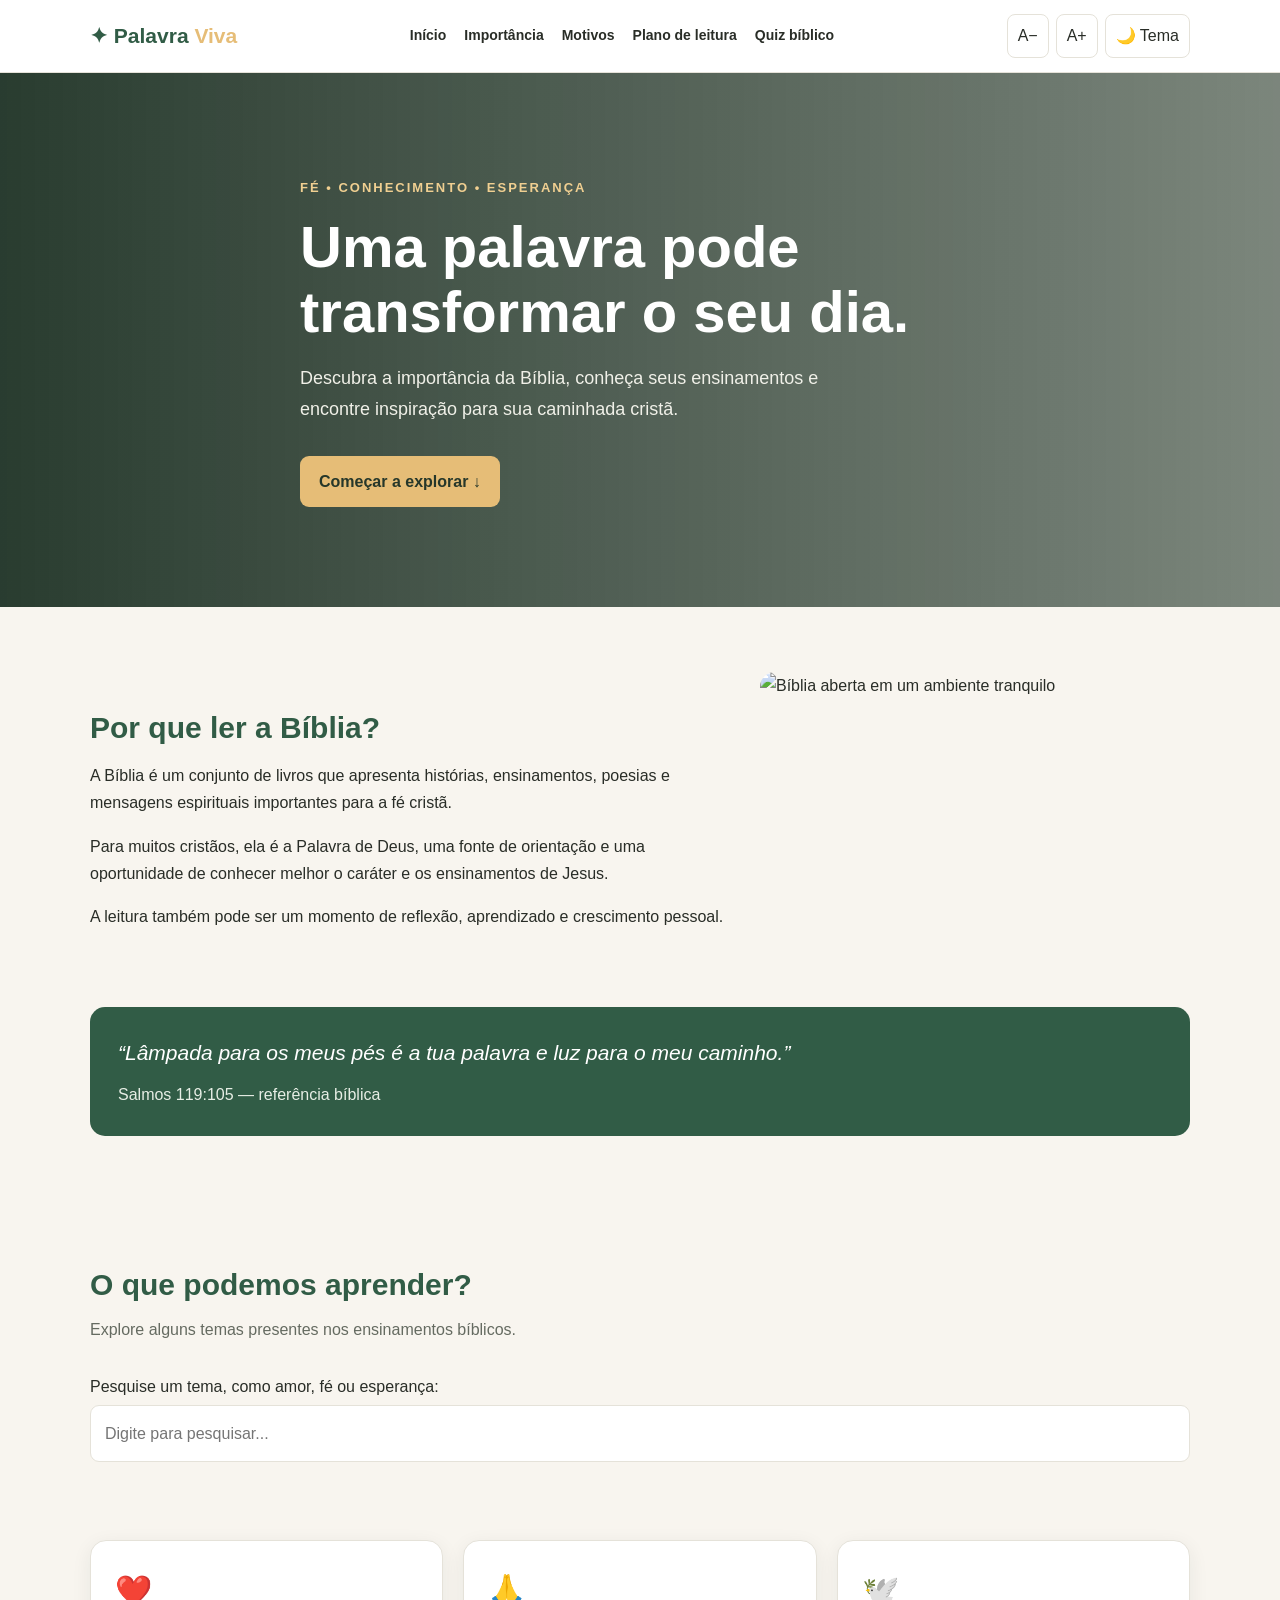
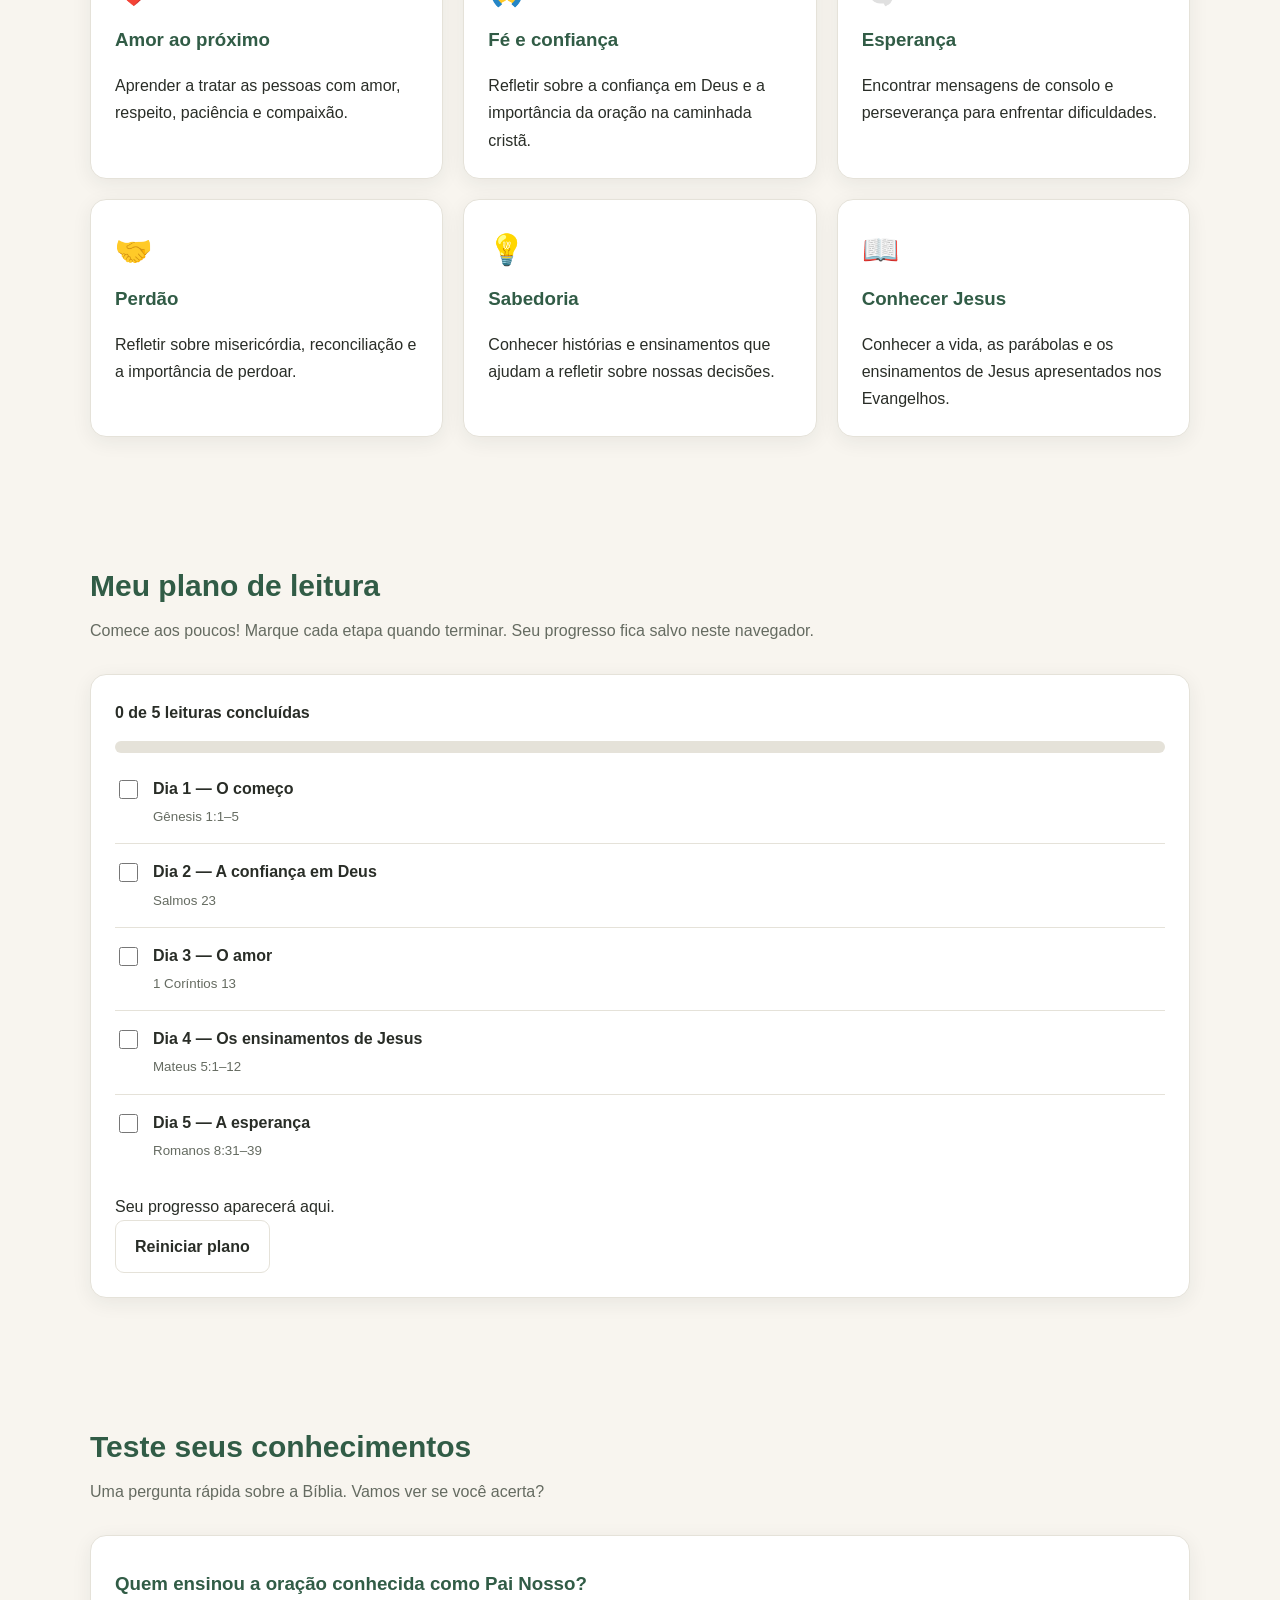
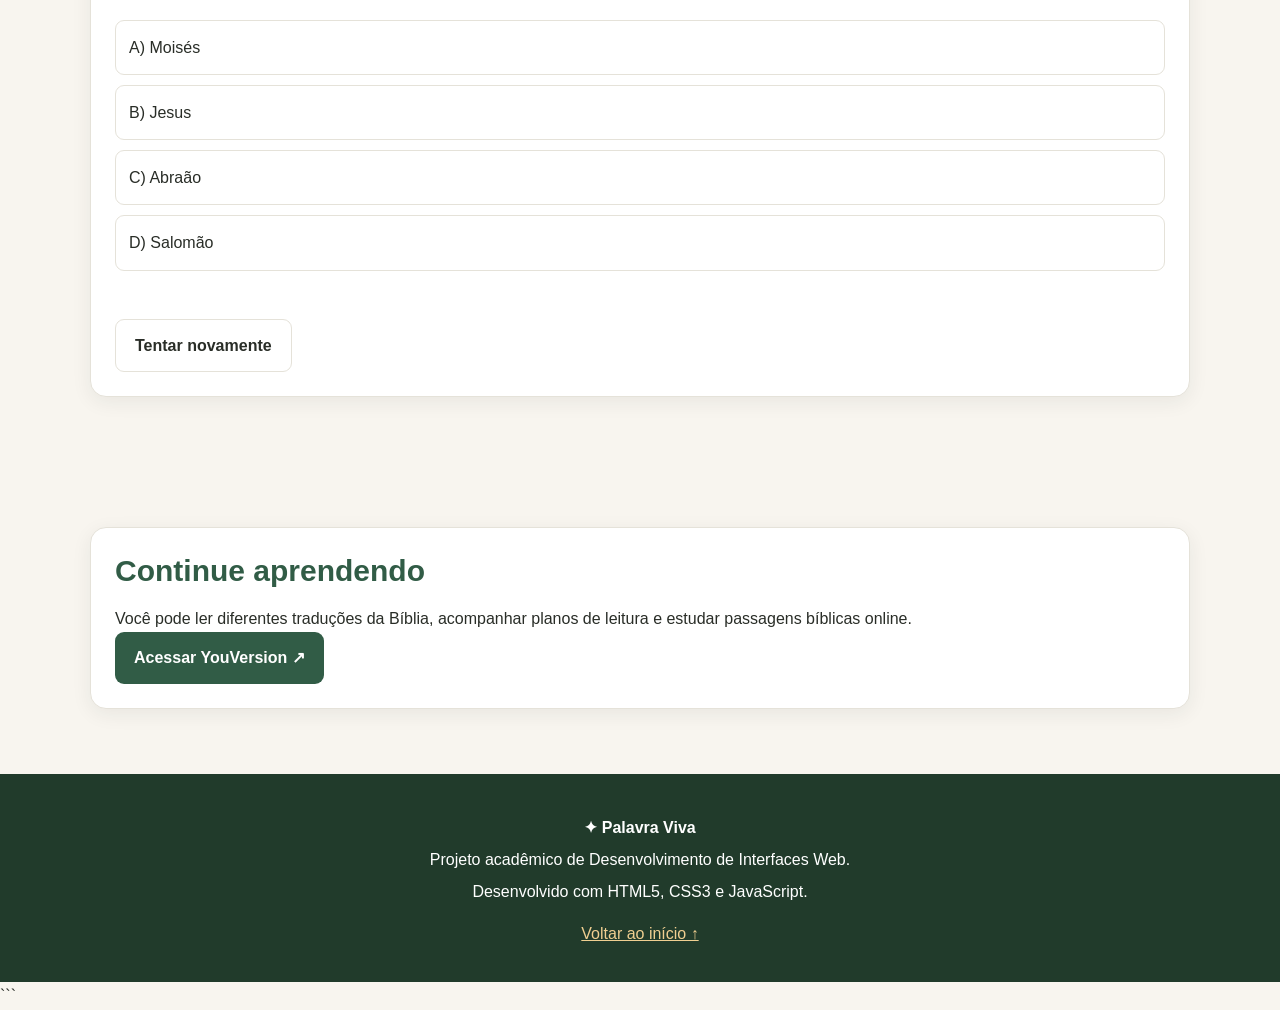
==== commit 484c4482: "Remove markdown code block from index.html" ====
--- a/index.html
+++ b/index.html
@@ -1,4 +1,3 @@
-```html
 <!DOCTYPE html>
 <html lang="pt-BR">
 <head>
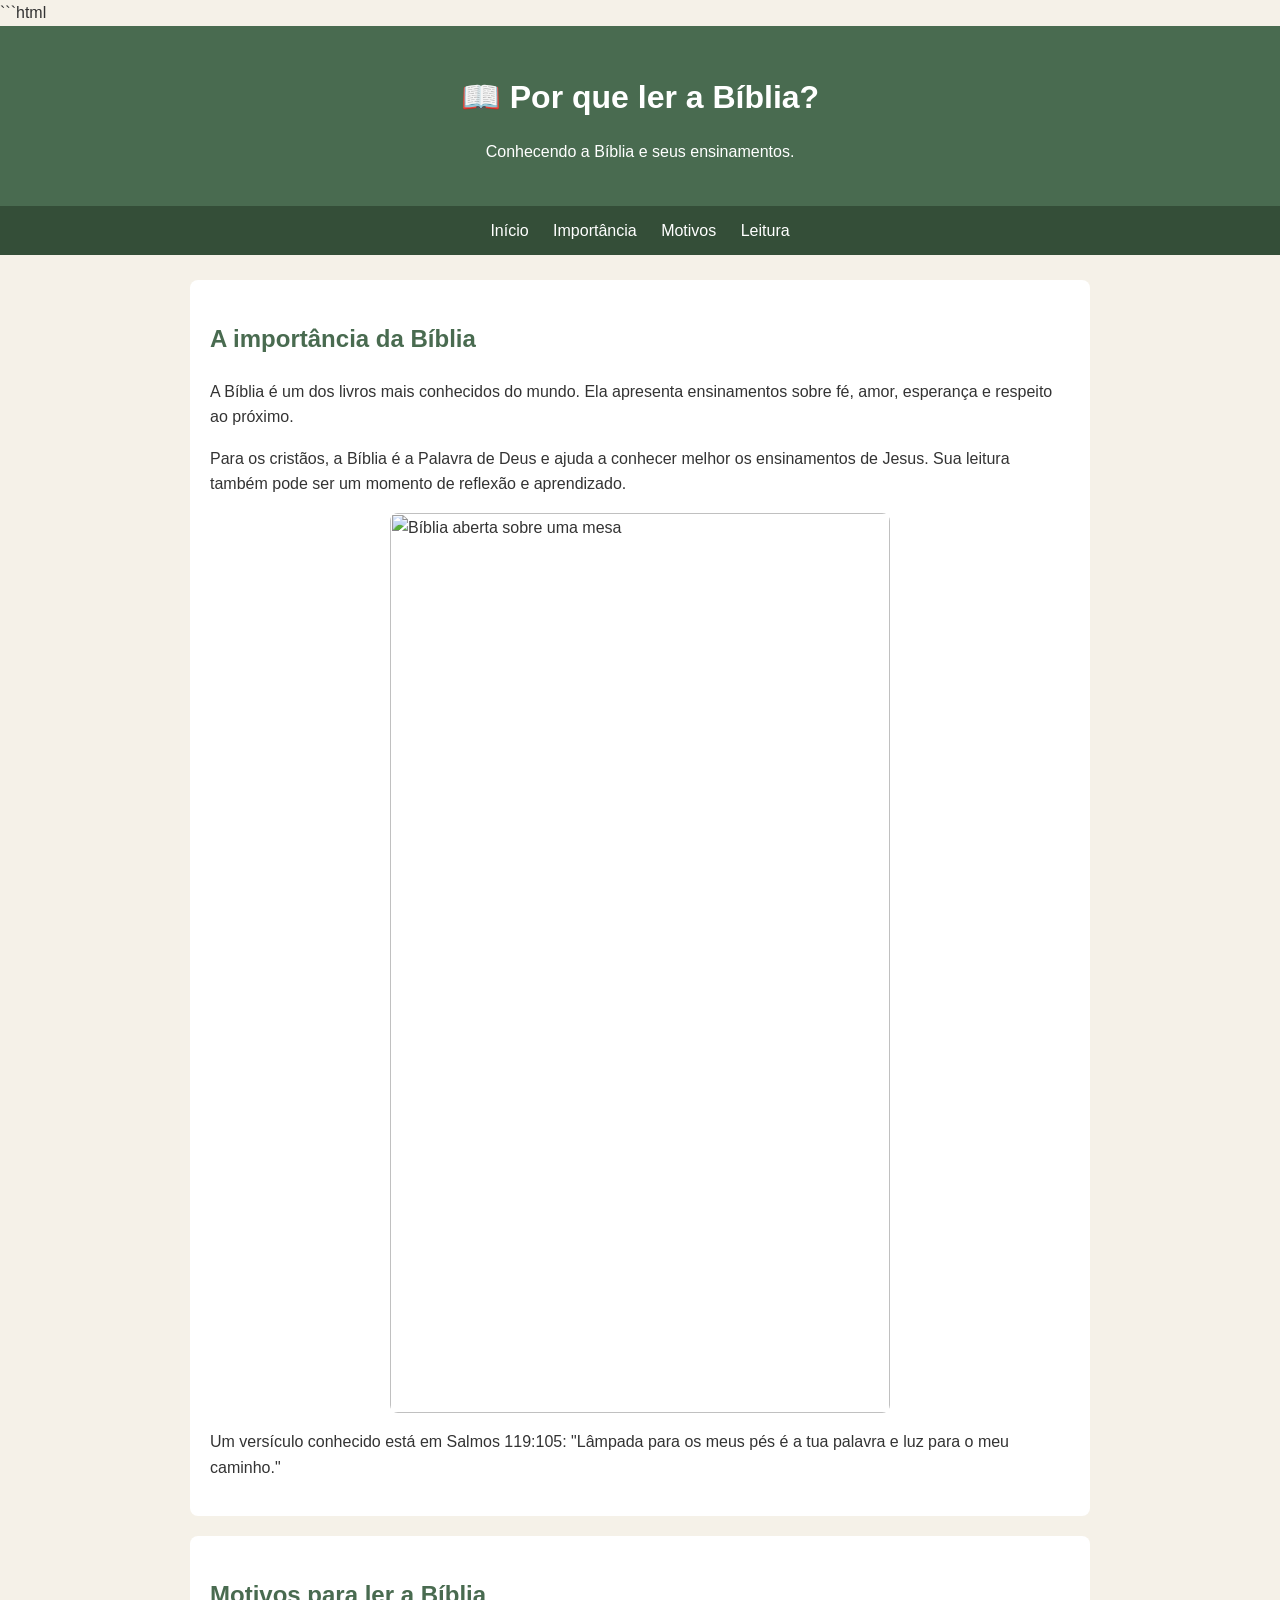
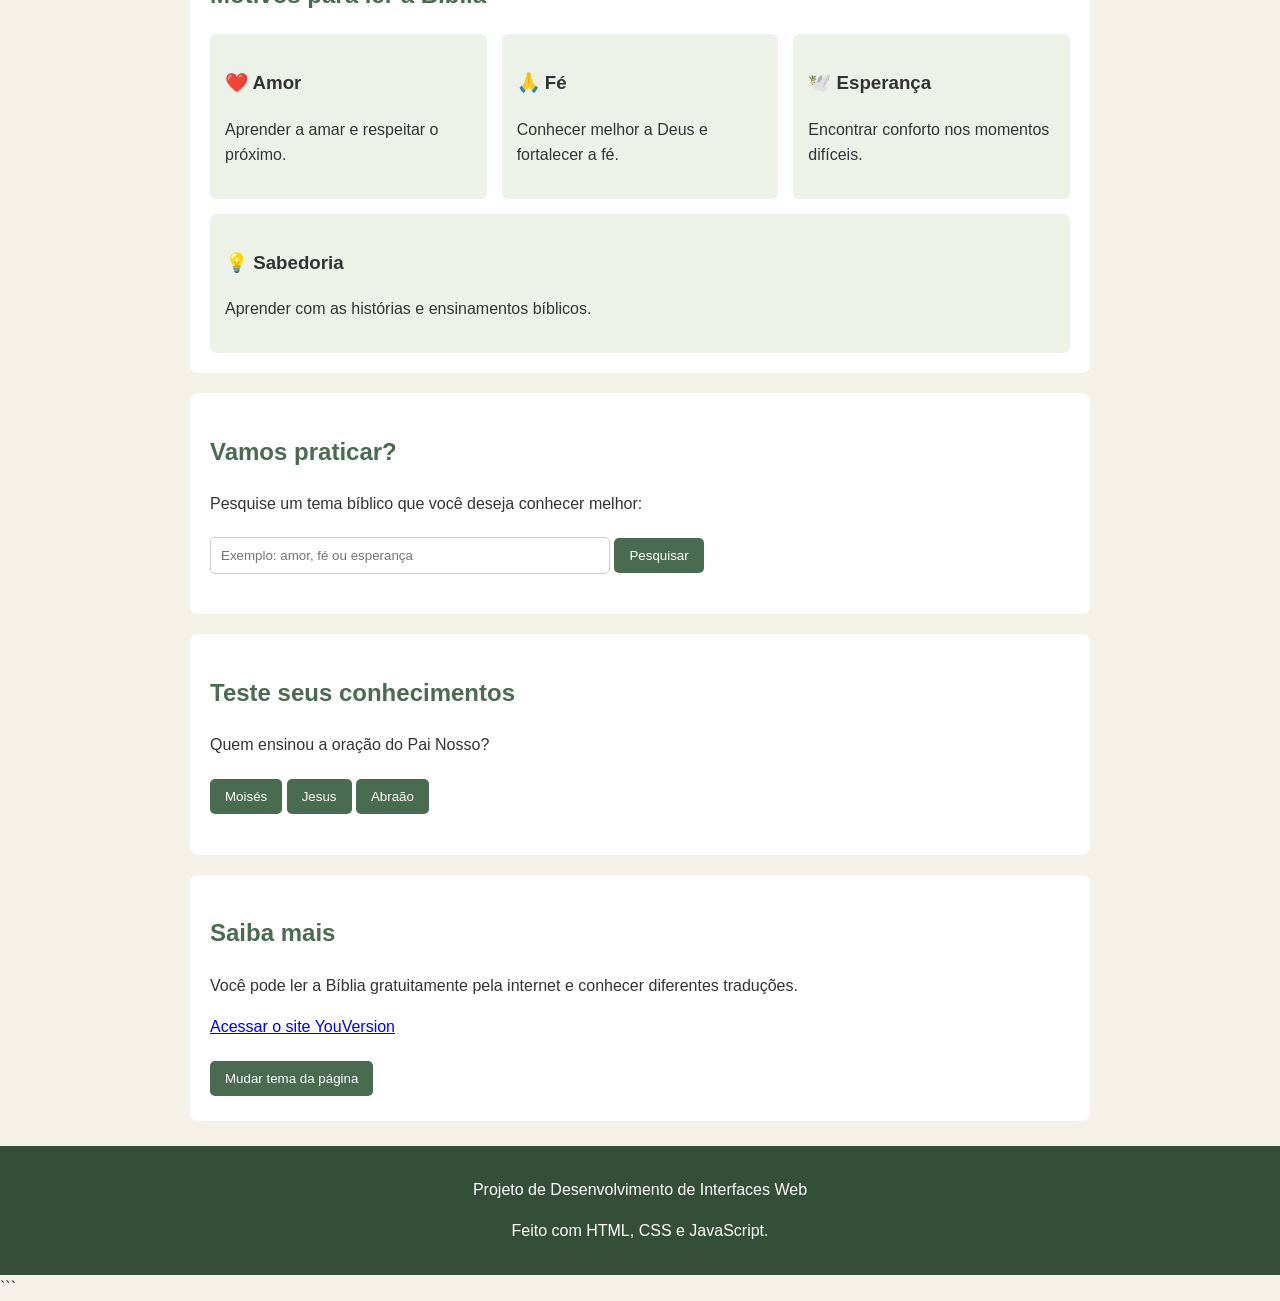
==== commit c7325340: "Update index.html" ====
--- a/index.html
+++ b/index.html
@@ -1,496 +1,149 @@
+```html
 <!DOCTYPE html>
 <html lang="pt-BR">
 <head>
     <meta charset="UTF-8">
     <meta name="viewport" content="width=device-width, initial-scale=1.0">
-    <meta name="description" content="Um espaço para conhecer a Bíblia, refletir sobre seus ensinamentos e criar o hábito da leitura.">
-
-    <title>Palavra Viva | Por que ler a Bíblia?</title>
+
+    <title>Por que ler a Bíblia?</title>
 
     <style>
-        /* 1. ESTILOS GERAIS */
-
-        :root {
-            --fundo: #f8f5ef;
-            --cartao: #ffffff;
-            --texto: #292d27;
-            --texto-secundario: #656b61;
-            --principal: #315c46;
-            --principal-escuro: #244532;
-            --destaque: #e6bd77;
-            --borda: #e5e2d9;
-            --sombra: 0 5px 20px rgba(31, 48, 36, 0.07);
-        }
-
-        * {
-            box-sizing: border-box;
-        }
-
-        html {
-            scroll-behavior: smooth;
-            scroll-padding-top: 85px;
-        }
-
         body {
+            font-family: Arial, sans-serif;
             margin: 0;
-            font-family: Arial, Helvetica, sans-serif;
-            background: var(--fundo);
-            color: var(--texto);
-            line-height: 1.7;
-            transition: background 0.25s, color 0.25s;
-        }
-
-        body.escuro {
-            --fundo: #18221c;
-            --cartao: #243129;
-            --texto: #f2f1e9;
-            --texto-secundario: #c0c9bf;
-            --principal: #a5d0af;
-            --principal-escuro: #c4e6c9;
-            --destaque: #e6bd77;
-            --borda: #3b4a3f;
-            --sombra: 0 5px 20px rgba(0, 0, 0, 0.15);
-        }
-
-        a {
-            color: var(--principal);
-        }
-
-        button, input {
-            font: inherit;
-        }
-
-        button, a, input {
-            -webkit-tap-highlight-color: transparent;
-        }
-
-        button:focus-visible,
-        a:focus-visible,
-        input:focus-visible {
-            outline: 3px solid #d49c45;
-            outline-offset: 4px;
-        }
-
-        .container {
-            width: min(1100px, 92%);
-            margin: auto;
-        }
-
-        .secao {
-            padding: 65px 0;
-            scroll-margin-top: 75px;
-        }
-
-        .titulo-secao {
-            color: var(--principal);
-            font-size: 30px;
-            line-height: 1.25;
-            margin: 0 0 12px;
-        }
-
-        .subtitulo {
-            color: var(--texto-secundario);
-            margin: 0 0 30px;
-        }
-
-        .cartao {
-            background: var(--cartao);
-            border: 1px solid var(--borda);
-            border-radius: 16px;
-            padding: 24px;
-            box-shadow: var(--sombra);
-        }
-
-        .botao {
-            display: inline-block;
-            padding: 12px 19px;
-            border: 0;
-            border-radius: 9px;
-            background: var(--principal);
-            color: #fff;
+            background-color: #f5f1e8;
+            color: #333333;
+            line-height: 1.6;
+        }
+
+        header {
+            background-color: #496b50;
+            color: white;
+            text-align: center;
+            padding: 25px;
+        }
+
+        header h1 {
+            margin-bottom: 5px;
+        }
+
+        nav {
+            background-color: #344e38;
+            padding: 12px;
+            text-align: center;
+        }
+
+        nav a {
+            color: white;
             text-decoration: none;
-            font-weight: bold;
+            margin: 10px;
+        }
+
+        nav a:hover {
+            text-decoration: underline;
+        }
+
+        main {
+            max-width: 900px;
+            margin: 25px auto;
+            padding: 0 15px;
+        }
+
+        section {
+            background-color: white;
+            padding: 20px;
+            margin-bottom: 20px;
+            border-radius: 8px;
+        }
+
+        h2 {
+            color: #496b50;
+        }
+
+        img {
+            width: 100%;
+            max-width: 500px;
+            display: block;
+            margin: 15px auto;
+            border-radius: 8px;
+        }
+
+        .motivos {
+            display: flex;
+            flex-wrap: wrap;
+            gap: 15px;
+        }
+
+        .motivo {
+            background-color: #edf2e9;
+            padding: 15px;
+            flex: 1 1 180px;
+            border-radius: 6px;
+        }
+
+        button {
+            background-color: #496b50;
+            color: white;
+            border: none;
+            padding: 10px 15px;
+            border-radius: 5px;
             cursor: pointer;
-            transition: transform 0.2s, opacity 0.2s;
-        }
-
-        body.escuro .botao {
-            color: #18221c;
-        }
-
-        .botao:hover {
-            transform: translateY(-2px);
-            opacity: 0.9;
-        }
-
-        .botao-secundario {
-            background: transparent;
-            border: 1px solid var(--borda);
-            color: var(--texto);
-        }
-
-        body.escuro .botao-secundario {
-            color: var(--texto);
-        }
-
-        /* 2. CABEÇALHO E NAVEGAÇÃO */
-
-        .topo {
-            background: var(--cartao);
-            border-bottom: 1px solid var(--borda);
-            position: sticky;
-            top: 0;
-            z-index: 10;
-        }
-
-        .barra {
-            min-height: 72px;
-            display: flex;
-            align-items: center;
-            justify-content: space-between;
-            gap: 20px;
-        }
-
-        .marca {
-            color: var(--principal);
-            text-decoration: none;
-            font-size: 21px;
-            font-weight: bold;
-            white-space: nowrap;
-        }
-
-        .marca span {
-            color: var(--destaque);
-        }
-
-        .navegacao {
-            display: flex;
-            align-items: center;
-            gap: 18px;
-        }
-
-        .navegacao a {
-            color: var(--texto);
-            text-decoration: none;
-            font-size: 14px;
-            font-weight: bold;
-        }
-
-        .navegacao a:hover {
-            color: var(--principal);
-        }
-
-        .controles {
-            display: flex;
-            gap: 7px;
-        }
-
-        .controle {
-            border: 1px solid var(--borda);
-            background: var(--cartao);
-            color: var(--texto);
-            border-radius: 8px;
-            padding: 7px 10px;
-            cursor: pointer;
-        }
-
-        #menuBotao {
-            display: none;
-        }
-
-        /* 3. APRESENTAÇÃO PRINCIPAL */
-
-        .hero {
-            background:
-                linear-gradient(90deg,
-                    rgba(21, 42, 29, 0.91),
-                    rgba(21, 42, 29, 0.55)),
-                url("https://images.unsplash.com/photo-1504052434569-70ad5836ab65?auto=format&fit=crop&w=1800&q=85")
-                center 55% / cover;
+            margin: 5px 0;
+        }
+
+        button:hover {
+            background-color: #344e38;
+        }
+
+        input {
+            padding: 10px;
+            width: 90%;
+            max-width: 400px;
+            border: 1px solid #cccccc;
+            border-radius: 5px;
+        }
+
+        #resultado {
+            margin-top: 10px;
+        }
+
+        footer {
+            background-color: #344e38;
             color: white;
-            padding: 100px 0;
-        }
-
-        .hero-conteudo {
-            max-width: 680px;
-        }
-
-        .etiqueta {
-            color: #f0cf91;
-            font-size: 13px;
-            font-weight: bold;
-            text-transform: uppercase;
-            letter-spacing: 2px;
-        }
-
-        .hero h1 {
-            font-size: clamp(36px, 6vw, 58px);
-            line-height: 1.12;
-            margin: 15px 0;
-        }
-
-        .hero p {
-            font-size: 18px;
-            max-width: 570px;
-            color: #f0f0e8;
-        }
-
-        .hero .botao {
-            margin-top: 14px;
-            background: #e6bd77;
-            color: #26372a;
-        }
-
-        /* 4. CONTEÚDO E CARTÕES */
-
-        .grade {
-            display: grid;
-            grid-template-columns: repeat(3, 1fr);
-            gap: 20px;
-        }
-
-        .icone {
-            font-size: 30px;
-        }
-
-        .cartao h3 {
-            margin: 8px 0;
-            color: var(--principal);
-        }
-
-        .cartao p {
-            margin-bottom: 0;
-        }
-
-        .introducao {
-            display: grid;
-            grid-template-columns: 1.2fr 0.8fr;
-            gap: 25px;
-            align-items: center;
-        }
-
-        .introducao img {
-            width: 100%;
-            height: 310px;
-            object-fit: cover;
-            border-radius: 15px;
-        }
-
-        .versiculo {
-            background: var(--principal);
-            color: white;
-            border-radius: 15px;
-            padding: 28px;
-            margin-top: 25px;
-        }
-
-        .versiculo blockquote {
-            font-size: 21px;
-            margin: 0 0 10px;
-            font-style: italic;
-        }
-
-        .versiculo p {
-            margin: 0;
-            color: #e7eee5;
-        }
-
-        /* 5. BUSCA */
-
-        .busca {
-            width: 100%;
-            padding: 14px;
-            border: 1px solid var(--borda);
-            border-radius: 9px;
-            background: var(--cartao);
-            color: var(--texto);
-            margin: 5px 0 25px;
-        }
-
-        .resultado {
-            color: var(--texto-secundario);
-            font-size: 14px;
-            min-height: 25px;
-        }
-
-        /* 6. PLANO DE LEITURA */
-
-        .progresso-fundo {
-            width: 100%;
-            height: 12px;
-            background: var(--borda);
-            border-radius: 20px;
-            overflow: hidden;
-            margin: 15px 0 8px;
-        }
-
-        .progresso-barra {
-            height: 100%;
-            width: 0;
-            background: #5b9a70;
-            transition: width 0.3s;
-        }
-
-        .dia {
-            display: flex;
-            gap: 12px;
-            align-items: flex-start;
-            padding: 14px 0;
-            border-bottom: 1px solid var(--borda);
-        }
-
-        .dia:last-child {
-            border-bottom: 0;
-        }
-
-        .dia input {
-            width: 19px;
-            height: 19px;
-            margin-top: 5px;
-            accent-color: #4e8a60;
-            flex-shrink: 0;
-        }
-
-        .dia label {
-            cursor: pointer;
-        }
-
-        .dia strong {
-            display: block;
-        }
-
-        .dia small {
-            color: var(--texto-secundario);
-        }
-
-        .dia.concluido strong {
-            text-decoration: line-through;
-            opacity: 0.7;
-        }
-
-        /* 7. PERGUNTA INTERATIVA */
-
-        .opcoes {
-            display: grid;
-            gap: 10px;
-            margin: 20px 0;
-        }
-
-        .opcao {
-            text-align: left;
-            border: 1px solid var(--borda);
-            padding: 13px;
-            border-radius: 9px;
-            background: var(--cartao);
-            color: var(--texto);
-            cursor: pointer;
-        }
-
-        .opcao:hover {
-            border-color: var(--principal);
-        }
-
-        .opcao:disabled {
-            cursor: default;
-            opacity: 0.85;
-        }
-
-        #feedbackQuiz {
-            font-weight: bold;
-            min-height: 28px;
-        }
-
-        /* 8. RODAPÉ */
-
-        footer {
-            background: #213b2b;
-            color: white;
-            padding: 35px 0;
             text-align: center;
-        }
-
-        footer p {
-            margin: 5px;
-        }
-
-        footer a {
-            color: #f0cf91;
-        }
-
-        .voltar {
-            display: inline-block;
-            margin-top: 10px;
-        }
-
-        /* 9. RESPONSIVIDADE */
-
-        @media (max-width: 850px) {
-            .barra {
-                flex-wrap: wrap;
-                padding: 12px 0;
+            padding: 15px;
+        }
+
+        .escuro {
+            background-color: #222a24;
+            color: #eeeeee;
+        }
+
+        .escuro section {
+            background-color: #343d35;
+        }
+
+        .escuro h2 {
+            color: #b8d8b5;
+        }
+
+        .escuro .motivo {
+            background-color: #465347;
+        }
+
+        .escuro input {
+            background-color: #eeeeee;
+            color: #222222;
+        }
+
+        @media (max-width: 600px) {
+            nav a {
+                display: inline-block;
+                margin: 5px;
             }
 
-            #menuBotao {
-                display: inline-block;
-            }
-
-            .navegacao {
-                display: none;
-                width: 100%;
-                flex-direction: column;
-                align-items: flex-start;
-                gap: 12px;
-                padding: 10px 0;
-            }
-
-            .navegacao.aberto {
-                display: flex;
-            }
-
-            .grade {
-                grid-template-columns: repeat(2, 1fr);
-            }
-
-            .introducao {
-                grid-template-columns: 1fr;
-            }
-
-            .hero {
-                padding: 75px 0;
-            }
-        }
-
-        @media (max-width: 550px) {
-            .grade {
-                grid-template-columns: 1fr;
-            }
-
-            .secao {
-                padding: 45px 0;
-            }
-
-            .titulo-secao {
-                font-size: 26px;
-            }
-
-            .cartao {
-                padding: 19px;
-            }
-
-            .hero p {
-                font-size: 16px;
-            }
-
-            .controles {
-                flex-wrap: wrap;
-            }
-        }
-
-        /* Respeita quem prefere menos animação. */
-        @media (prefers-reduced-motion: reduce) {
-            *, *::before, *::after {
-                scroll-behavior: auto !important;
-                transition: none !important;
+            header h1 {
+                font-size: 27px;
             }
         }
     </style>
@@ -498,561 +151,176 @@
 
 <body>
 
-    <a href="#conteudo" class="pular"
-       style="position:absolute;left:-9999px;top:0;background:var(--cartao);padding:12px">
-        Pular para o conteúdo
-    </a>
-
-    <header class="topo">
-        <div class="container barra">
-
-            <a href="#inicio" class="marca">
-                ✦ Palavra <span>Viva</span>
-            </a>
-
-            <button class="controle" id="menuBotao"
-                    aria-expanded="false" aria-controls="navegacao">
-                ☰ Menu
-            </button>
-
-            <nav class="navegacao" id="navegacao"
-                 aria-label="Navegação principal">
-                <a href="#inicio">Início</a>
-                <a href="#importancia">Importância</a>
-                <a href="#motivos">Motivos</a>
-                <a href="#leitura">Plano de leitura</a>
-                <a href="#quiz">Quiz bíblico</a>
-            </nav>
-
-            <div class="controles" aria-label="Acessibilidade">
-                <button class="controle" id="diminuirTexto"
-                        aria-label="Diminuir tamanho do texto">A−</button>
-                <button class="controle" id="aumentarTexto"
-                        aria-label="Aumentar tamanho do texto">A+</button>
-                <button class="controle" id="modoEscuro"
-                        aria-pressed="false">🌙 Tema</button>
+    <header id="inicio">
+        <h1>📖 Por que ler a Bíblia?</h1>
+        <p>Conhecendo a Bíblia e seus ensinamentos.</p>
+    </header>
+
+    <nav>
+        <a href="#inicio">Início</a>
+        <a href="#importancia">Importância</a>
+        <a href="#motivos">Motivos</a>
+        <a href="#leitura">Leitura</a>
+    </nav>
+
+    <main>
+
+        <section id="importancia">
+            <h2>A importância da Bíblia</h2>
+
+            <p>
+                A Bíblia é um dos livros mais conhecidos do mundo.
+                Ela apresenta ensinamentos sobre fé, amor, esperança
+                e respeito ao próximo.
+            </p>
+
+            <p>
+                Para os cristãos, a Bíblia é a Palavra de Deus e
+                ajuda a conhecer melhor os ensinamentos de Jesus.
+                Sua leitura também pode ser um momento de reflexão
+                e aprendizado.
+            </p>
+
+            <img
+                src="https://images.unsplash.com/photo-1504052434569-70ad5836ab65?auto=format&fit=crop&w=800&q=80"
+                alt="Bíblia aberta sobre uma mesa">
+
+            <p>
+                Um versículo conhecido está em Salmos 119:105:
+                "Lâmpada para os meus pés é a tua palavra e luz
+                para o meu caminho."
+            </p>
+        </section>
+
+        <section id="motivos">
+            <h2>Motivos para ler a Bíblia</h2>
+
+            <div class="motivos">
+
+                <div class="motivo">
+                    <h3>❤️ Amor</h3>
+                    <p>Aprender a amar e respeitar o próximo.</p>
+                </div>
+
+                <div class="motivo">
+                    <h3>🙏 Fé</h3>
+                    <p>Conhecer melhor a Deus e fortalecer a fé.</p>
+                </div>
+
+                <div class="motivo">
+                    <h3>🕊️ Esperança</h3>
+                    <p>Encontrar conforto nos momentos difíceis.</p>
+                </div>
+
+                <div class="motivo">
+                    <h3>💡 Sabedoria</h3>
+                    <p>Aprender com as histórias e ensinamentos bíblicos.</p>
+                </div>
+
             </div>
-
-        </div>
-    </header>
-
-    <main id="conteudo">
-
-        <section class="hero" id="inicio">
-            <div class="container hero-conteudo">
-                <span class="etiqueta">Fé • Conhecimento • Esperança</span>
-
-                <h1>Uma palavra pode transformar o seu dia.</h1>
-
-                <p>
-                    Descubra a importância da Bíblia, conheça seus ensinamentos
-                    e encontre inspiração para sua caminhada cristã.
-                </p>
-
-                <a href="#importancia" class="botao">
-                    Começar a explorar ↓
+        </section>
+
+        <section id="leitura">
+            <h2>Vamos praticar?</h2>
+
+            <p>
+                Pesquise um tema bíblico que você deseja conhecer melhor:
+            </p>
+
+            <input
+                type="text"
+                id="tema"
+                placeholder="Exemplo: amor, fé ou esperança">
+
+            <button onclick="pesquisarTema()">Pesquisar</button>
+
+            <p id="resultado" aria-live="polite"></p>
+        </section>
+
+        <section>
+            <h2>Teste seus conhecimentos</h2>
+
+            <p>Quem ensinou a oração do Pai Nosso?</p>
+
+            <button onclick="responder(false)">Moisés</button>
+            <button onclick="responder(true)">Jesus</button>
+            <button onclick="responder(false)">Abraão</button>
+
+            <p id="resposta" aria-live="polite"></p>
+        </section>
+
+        <section>
+            <h2>Saiba mais</h2>
+
+            <p>
+                Você pode ler a Bíblia gratuitamente pela internet
+                e conhecer diferentes traduções.
+            </p>
+
+            <p>
+                <a href="https://www.bible.com/pt"
+                   target="_blank"
+                   rel="noopener noreferrer">
+                    Acessar o site YouVersion
                 </a>
-            </div>
-        </section>
-
-        <section class="secao" id="importancia">
-            <div class="container">
-
-                <div class="introducao">
-                    <div>
-                        <h2 class="titulo-secao">
-                            Por que ler a Bíblia?
-                        </h2>
-
-                        <p>
-                            A Bíblia é um conjunto de livros que apresenta
-                            histórias, ensinamentos, poesias e mensagens
-                            espirituais importantes para a fé cristã.
-                        </p>
-
-                        <p>
-                            Para muitos cristãos, ela é a Palavra de Deus,
-                            uma fonte de orientação e uma oportunidade de
-                            conhecer melhor o caráter e os ensinamentos de Jesus.
-                        </p>
-
-                        <p>
-                            A leitura também pode ser um momento de reflexão,
-                            aprendizado e crescimento pessoal.
-                        </p>
-                    </div>
-
-                    <img
-                        src="https://images.unsplash.com/photo-1504052434569-70ad5836ab65?auto=format&fit=crop&w=900&q=80"
-                        alt="Bíblia aberta em um ambiente tranquilo"
-                        loading="lazy">
-                </div>
-
-                <div class="versiculo">
-                    <blockquote>
-                        “Lâmpada para os meus pés é a tua palavra e luz
-                        para o meu caminho.”
-                    </blockquote>
-                    <p>Salmos 119:105 — referência bíblica</p>
-                </div>
-
-            </div>
-        </section>
-
-        <section class="secao" id="motivos">
-            <div class="container">
-
-                <h2 class="titulo-secao">O que podemos aprender?</h2>
-
-                <p class="subtitulo">
-                    Explore alguns temas presentes nos ensinamentos bíblicos.
-                </p>
-
-                <label for="busca">
-                    Pesquise um tema, como amor, fé ou esperança:
-                </label>
-
-                <input
-                    type="search"
-                    class="busca"
-                    id="busca"
-                    placeholder="Digite para pesquisar..."
-                    aria-describedby="resultadoBusca">
-
-                <p class="resultado" id="resultadoBusca"
-                   aria-live="polite"></p>
-
-                <div class="grade" id="gradeMotivos">
-
-                    <article class="cartao item-tema"
-                             data-busca="amor respeito próximo compaixão">
-                        <span class="icone" aria-hidden="true">❤️</span>
-                        <h3>Amor ao próximo</h3>
-                        <p>
-                            Aprender a tratar as pessoas com amor, respeito,
-                            paciência e compaixão.
-                        </p>
-                    </article>
-
-                    <article class="cartao item-tema"
-                             data-busca="fé confiança deus oração">
-                        <span class="icone" aria-hidden="true">🙏</span>
-                        <h3>Fé e confiança</h3>
-                        <p>
-                            Refletir sobre a confiança em Deus e a importância
-                            da oração na caminhada cristã.
-                        </p>
-                    </article>
-
-                    <article class="cartao item-tema"
-                             data-busca="esperança consolo dificuldades">
-                        <span class="icone" aria-hidden="true">🕊️</span>
-                        <h3>Esperança</h3>
-                        <p>
-                            Encontrar mensagens de consolo e perseverança
-                            para enfrentar dificuldades.
-                        </p>
-                    </article>
-
-                    <article class="cartao item-tema"
-                             data-busca="perdão reconciliação misericórdia">
-                        <span class="icone" aria-hidden="true">🤝</span>
-                        <h3>Perdão</h3>
-                        <p>
-                            Refletir sobre misericórdia, reconciliação e
-                            a importância de perdoar.
-                        </p>
-                    </article>
-
-                    <article class="cartao item-tema"
-                             data-busca="sabedoria conhecimento decisões">
-                        <span class="icone" aria-hidden="true">💡</span>
-                        <h3>Sabedoria</h3>
-                        <p>
-                            Conhecer histórias e ensinamentos que ajudam
-                            a refletir sobre nossas decisões.
-                        </p>
-                    </article>
-
-                    <article class="cartao item-tema"
-                             data-busca="jesus evangelhos vida ensinamentos">
-                        <span class="icone" aria-hidden="true">📖</span>
-                        <h3>Conhecer Jesus</h3>
-                        <p>
-                            Conhecer a vida, as parábolas e os ensinamentos
-                            de Jesus apresentados nos Evangelhos.
-                        </p>
-                    </article>
-
-                </div>
-            </div>
-        </section>
-
-        <section class="secao" id="leitura">
-            <div class="container">
-
-                <h2 class="titulo-secao">Meu plano de leitura</h2>
-
-                <p class="subtitulo">
-                    Comece aos poucos! Marque cada etapa quando terminar.
-                    Seu progresso fica salvo neste navegador.
-                </p>
-
-                <div class="cartao">
-
-                    <strong id="textoProgresso">0 de 5 leituras concluídas</strong>
-
-                    <div class="progresso-fundo"
-                         role="progressbar"
-                         id="progresso"
-                         aria-label="Progresso do plano de leitura"
-                         aria-valuemin="0"
-                         aria-valuemax="5"
-                         aria-valuenow="0">
-                        <div class="progresso-barra" id="barraProgresso"></div>
-                    </div>
-
-                    <div id="listaLeitura">
-
-                        <div class="dia">
-                            <input type="checkbox" id="dia1" data-dia="1">
-                            <label for="dia1">
-                                <strong>Dia 1 — O começo</strong>
-                                <small>Gênesis 1:1–5</small>
-                            </label>
-                        </div>
-
-                        <div class="dia">
-                            <input type="checkbox" id="dia2" data-dia="2">
-                            <label for="dia2">
-                                <strong>Dia 2 — A confiança em Deus</strong>
-                                <small>Salmos 23</small>
-                            </label>
-                        </div>
-
-                        <div class="dia">
-                            <input type="checkbox" id="dia3" data-dia="3">
-                            <label for="dia3">
-                                <strong>Dia 3 — O amor</strong>
-                                <small>1 Coríntios 13</small>
-                            </label>
-                        </div>
-
-                        <div class="dia">
-                            <input type="checkbox" id="dia4" data-dia="4">
-                            <label for="dia4">
-                                <strong>Dia 4 — Os ensinamentos de Jesus</strong>
-                                <small>Mateus 5:1–12</small>
-                            </label>
-                        </div>
-
-                        <div class="dia">
-                            <input type="checkbox" id="dia5" data-dia="5">
-                            <label for="dia5">
-                                <strong>Dia 5 — A esperança</strong>
-                                <small>Romanos 8:31–39</small>
-                            </label>
-                        </div>
-
-                    </div>
-
-                    <p id="mensagemLeitura" aria-live="polite"></p>
-
-                    <button class="botao botao-secundario"
-                            id="reiniciarLeitura">
-                        Reiniciar plano
-                    </button>
-                </div>
-            </div>
-        </section>
-
-        <section class="secao" id="quiz">
-            <div class="container">
-
-                <h2 class="titulo-secao">Teste seus conhecimentos</h2>
-
-                <p class="subtitulo">
-                    Uma pergunta rápida sobre a Bíblia. Vamos ver se você acerta?
-                </p>
-
-                <div class="cartao">
-                    <h3>Quem ensinou a oração conhecida como Pai Nosso?</h3>
-
-                    <div class="opcoes" id="opcoesQuiz">
-                        <button class="opcao" data-correta="false">
-                            A) Moisés
-                        </button>
-
-                        <button class="opcao" data-correta="true">
-                            B) Jesus
-                        </button>
-
-                        <button class="opcao" data-correta="false">
-                            C) Abraão
-                        </button>
-
-                        <button class="opcao" data-correta="false">
-                            D) Salomão
-                        </button>
-                    </div>
-
-                    <p id="feedbackQuiz" aria-live="polite"></p>
-
-                    <button class="botao botao-secundario"
-                            id="novoQuiz" hidden>
-                        Tentar novamente
-                    </button>
-                </div>
-
-            </div>
-        </section>
-
-        <section class="secao" id="saibaMais">
-            <div class="container">
-                <div class="cartao">
-                    <h2 class="titulo-secao">Continue aprendendo</h2>
-
-                    <p>
-                        Você pode ler diferentes traduções da Bíblia,
-                        acompanhar planos de leitura e estudar passagens
-                        bíblicas online.
-                    </p>
-
-                    <a class="botao"
-                       href="https://www.bible.com/pt"
-                       target="_blank"
-                       rel="noopener noreferrer">
-                        Acessar YouVersion ↗
-                    </a>
-                </div>
-            </div>
+            </p>
+
+            <button onclick="mudarTema()">Mudar tema da página</button>
         </section>
 
     </main>
 
     <footer>
-        <div class="container">
-            <p><strong>✦ Palavra Viva</strong></p>
-            <p>Projeto acadêmico de Desenvolvimento de Interfaces Web.</p>
-            <p>Desenvolvido com HTML5, CSS3 e JavaScript.</p>
-            <a class="voltar" href="#inicio">Voltar ao início ↑</a>
-        </div>
+        <p>Projeto de Desenvolvimento de Interfaces Web</p>
+        <p>Feito com HTML, CSS e JavaScript.</p>
     </footer>
 
     <script>
-        // 1. MENU RESPONSIVO
-
-        const menuBotao = document.getElementById("menuBotao");
-        const navegacao = document.getElementById("navegacao");
-
-        menuBotao.addEventListener("click", function () {
-            const aberto = navegacao.classList.toggle("aberto");
-
-            menuBotao.setAttribute("aria-expanded", aberto);
-            menuBotao.textContent = aberto ? "✕ Fechar" : "☰ Menu";
-        });
-
-        // Fecha o menu depois que um link é selecionado.
-
-        navegacao.querySelectorAll("a").forEach(function (link) {
-            link.addEventListener("click", function () {
-                navegacao.classList.remove("aberto");
-                menuBotao.setAttribute("aria-expanded", "false");
-                menuBotao.textContent = "☰ Menu";
-            });
-        });
-
-        // 2. MODO ESCURO
-
-        const modoEscuro = document.getElementById("modoEscuro");
-
-        try {
-            if (localStorage.getItem("palavraTema") === "escuro") {
-                document.body.classList.add("escuro");
-                modoEscuro.setAttribute("aria-pressed", "true");
-                modoEscuro.textContent = "☀️ Tema";
+        // Pesquisa de temas bíblicos
+
+        function pesquisarTema() {
+            let tema = document.getElementById("tema").value;
+            let resultado = document.getElementById("resultado");
+
+            tema = tema.toLowerCase().trim();
+
+            if (tema === "amor") {
+                resultado.textContent =
+                    "Você pode ler sobre o amor em 1 Coríntios 13.";
+            } else if (tema === "fé") {
+                resultado.textContent =
+                    "Você pode estudar Hebreus 11, que fala sobre a fé.";
+            } else if (tema === "esperança") {
+                resultado.textContent =
+                    "Você pode ler Romanos 15:13.";
+            } else if (tema === "") {
+                resultado.textContent =
+                    "Digite um tema antes de pesquisar.";
+            } else {
+                resultado.textContent =
+                    "Não encontrei esse tema. Tente amor, fé ou esperança.";
             }
-        } catch (erro) {
-            console.log("Não foi possível recuperar o tema salvo.");
-        }
-
-        modoEscuro.addEventListener("click", function () {
-            const escuro = document.body.classList.toggle("escuro");
-
-            modoEscuro.setAttribute("aria-pressed", escuro);
-            modoEscuro.textContent = escuro ? "☀️ Tema" : "🌙 Tema";
-
-            try {
-                localStorage.setItem("palavraTema", escuro ? "escuro" : "claro");
-            } catch (erro) {
-                console.log("Não foi possível salvar a preferência de tema.");
+        }
+
+        // Pergunta bíblica
+
+        function responder(correta) {
+            let resposta = document.getElementById("resposta");
+
+            if (correta) {
+                resposta.textContent =
+                    "Parabéns! A resposta correta é Jesus. (Mateus 6:9-13)";
+            } else {
+                resposta.textContent =
+                    "Resposta incorreta. Tente novamente!";
             }
-        });
-
-        // 3. AJUSTE DO TAMANHO DO TEXTO
-
-        let tamanhoTexto = 16;
-
-        document.getElementById("aumentarTexto").addEventListener("click", function () {
-            tamanhoTexto = Math.min(tamanhoTexto + 2, 24);
-            document.body.style.fontSize = tamanhoTexto + "px";
-        });
-
-        document.getElementById("diminuirTexto").addEventListener("click", function () {
-            tamanhoTexto = Math.max(tamanhoTexto - 2, 12);
-            document.body.style.fontSize = tamanhoTexto + "px";
-        });
-
-        // 4. BUSCA DE TEMAS
-
-        const campoBusca = document.getElementById("busca");
-        const temas = document.querySelectorAll(".item-tema");
-        const resultadoBusca = document.getElementById("resultadoBusca");
-
-        campoBusca.addEventListener("input", function () {
-            const termo = campoBusca.value
-                .toLocaleLowerCase("pt-BR")
-                .trim();
-
-            let encontrados = 0;
-
-            temas.forEach(function (tema) {
-                const texto = (
-                    tema.innerText + " " + tema.dataset.busca
-                ).toLocaleLowerCase("pt-BR");
-
-                const corresponde = texto.includes(termo);
-
-                tema.hidden = !corresponde;
-
-                if (corresponde) {
-                    encontrados++;
-                }
-            });
-
-            if (termo === "") {
-                resultadoBusca.textContent = "Todos os temas estão sendo exibidos.";
-            } else if (encontrados === 0) {
-                resultadoBusca.textContent = "Nenhum tema encontrado. Tente outra palavra.";
-            } else {
-                resultadoBusca.textContent =
-                    encontrados + (encontrados === 1
-                        ? " tema encontrado."
-                        : " temas encontrados.");
-            }
-        });
-
-        // 5. PLANO DE LEITURA COM PROGRESSO SALVO
-
-        const leituras = document.querySelectorAll("[data-dia]");
-        const textoProgresso = document.getElementById("textoProgresso");
-        const barraProgresso = document.getElementById("barraProgresso");
-        const progresso = document.getElementById("progresso");
-        const mensagemLeitura = document.getElementById("mensagemLeitura");
-
-        function atualizarProgresso(salvar = true) {
-            let concluidas = 0;
-
-            leituras.forEach(function (leitura) {
-                const dia = leitura.closest(".dia");
-
-                dia.classList.toggle("concluido", leitura.checked);
-
-                if (leitura.checked) {
-                    concluidas++;
-                }
-
-                if (salvar) {
-                    try {
-                        localStorage.setItem(
-                            "palavraDia" + leitura.dataset.dia,
-                            leitura.checked
-                        );
-                    } catch (erro) {
-                        console.log("Não foi possível salvar o progresso.");
-                    }
-                }
-            });
-
-            const porcentagem = (concluidas / leituras.length) * 100;
-
-            textoProgresso.textContent =
-                concluidas + " de " + leituras.length + " leituras concluídas";
-
-            barraProgresso.style.width = porcentagem + "%";
-            progresso.setAttribute("aria-valuenow", concluidas);
-
-            mensagemLeitura.textContent =
-                concluidas === leituras.length
-                    ? "Parabéns! Você concluiu todo o plano de leitura! 🎉"
-                    : concluidas > 0
-                        ? "Continue assim! Você está progredindo."
-                        : "Seu progresso aparecerá aqui.";
-        }
-
-        leituras.forEach(function (leitura) {
-            try {
-                leitura.checked =
-                    localStorage.getItem("palavraDia" + leitura.dataset.dia) === "true";
-            } catch (erro) {
-                leitura.checked = false;
-            }
-
-            leitura.addEventListener("change", function () {
-                atualizarProgresso();
-            });
-        });
-
-        atualizarProgresso(false);
-
-        document.getElementById("reiniciarLeitura").addEventListener("click", function () {
-            const confirmar = window.confirm(
-                "Deseja realmente apagar seu progresso de leitura?"
-            );
-
-            if (confirmar) {
-                leituras.forEach(function (leitura) {
-                    leitura.checked = false;
-                });
-
-                atualizarProgresso();
-            }
-        });
-
-        // 6. QUIZ COM RESPOSTA INTERATIVA
-
-        const opcoesQuiz = document.querySelectorAll(".opcao");
-        const feedbackQuiz = document.getElementById("feedbackQuiz");
-        const novoQuiz = document.getElementById("novoQuiz");
-
-        opcoesQuiz.forEach(function (opcao) {
-            opcao.addEventListener("click", function () {
-                const correta = opcao.dataset.correta === "true";
-
-                opcoesQuiz.forEach(function (item) {
-                    item.disabled = true;
-                });
-
-                if (correta) {
-                    feedbackQuiz.textContent =
-                        "Muito bem! Jesus ensinou essa oração aos seus discípulos. (Mateus 6:9–13)";
-                } else {
-                    feedbackQuiz.textContent =
-                        "Não foi dessa vez! A resposta correta é Jesus. Leia Mateus 6:9–13.";
-                }
-
-                novoQuiz.hidden = false;
-            });
-        });
-
-        novoQuiz.addEventListener("click", function () {
-            opcoesQuiz.forEach(function (opcao) {
-                opcao.disabled = false;
-            });
-
-            feedbackQuiz.textContent = "";
-            novoQuiz.hidden = true;
-        });
+        }
+
+        // Mudar o tema da página
+
+        function mudarTema() {
+            document.body.classList.toggle("escuro");
+        }
     </script>
 
 </body>
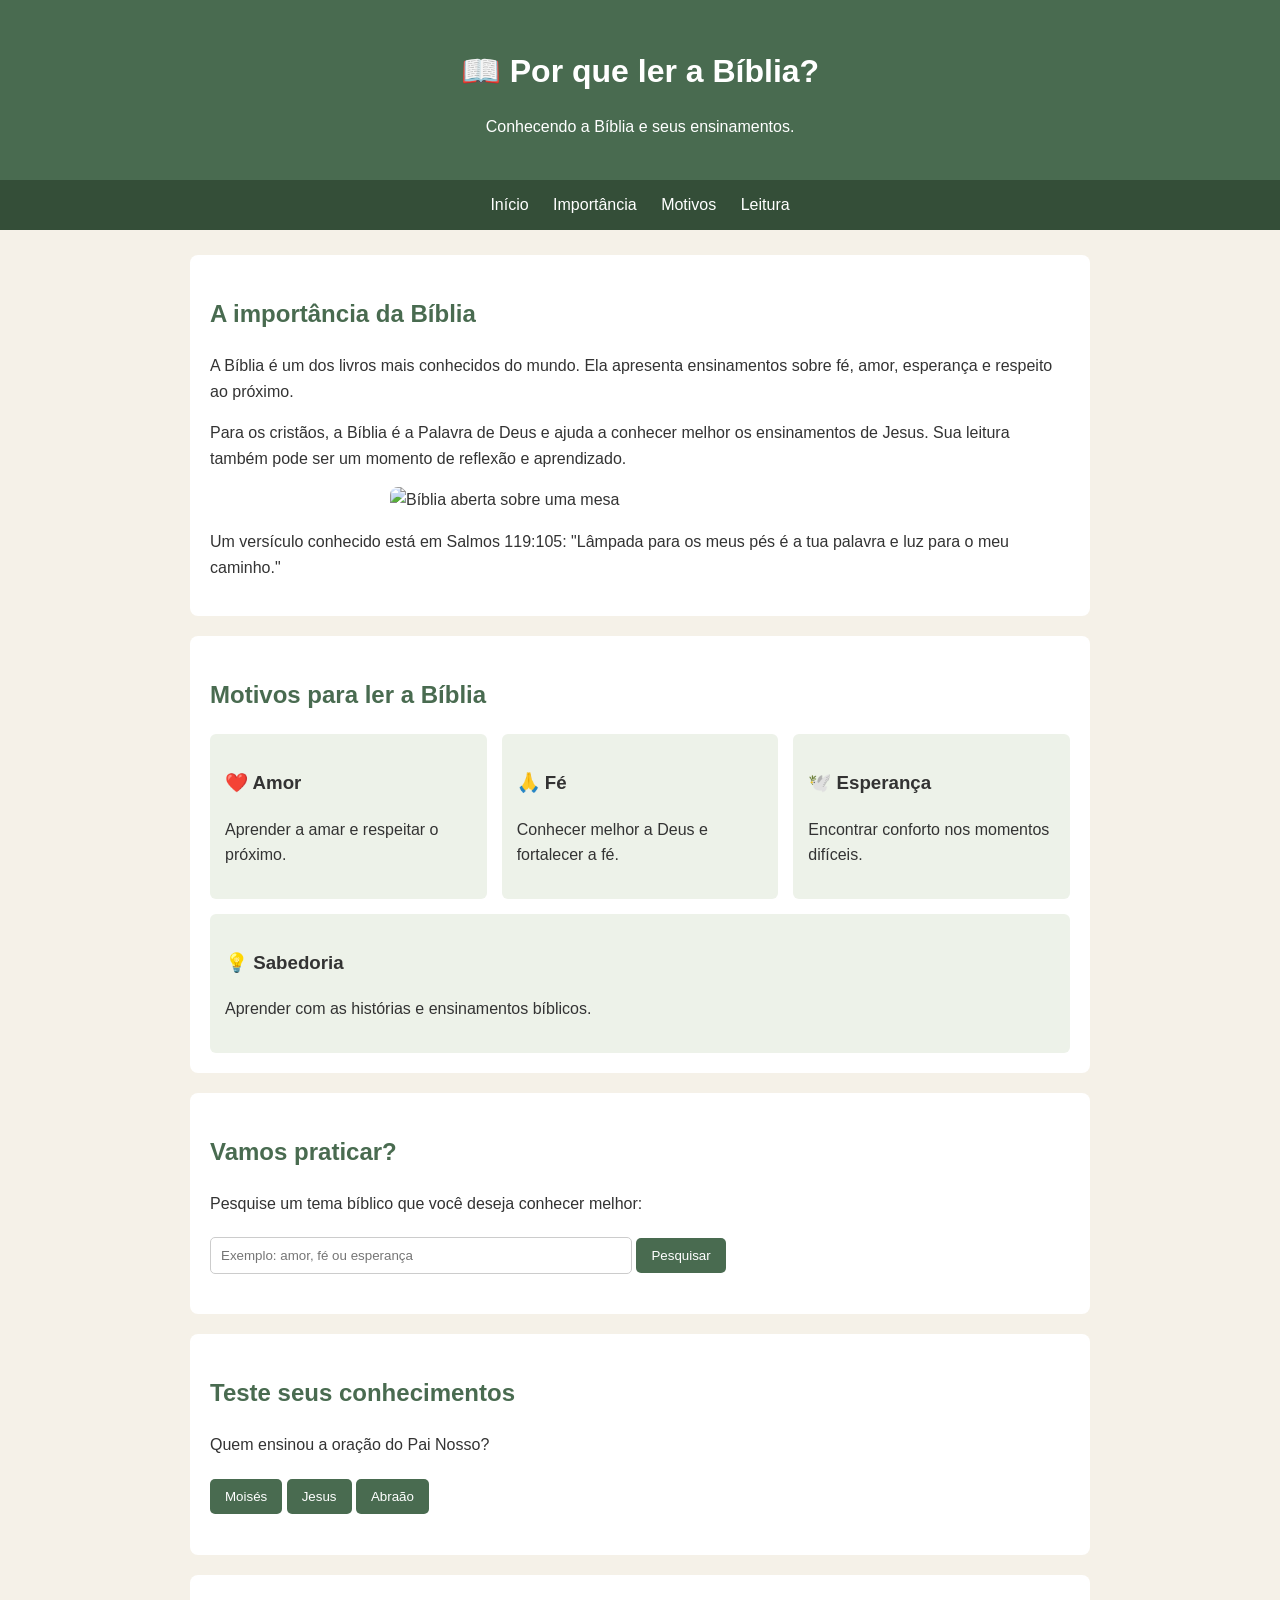
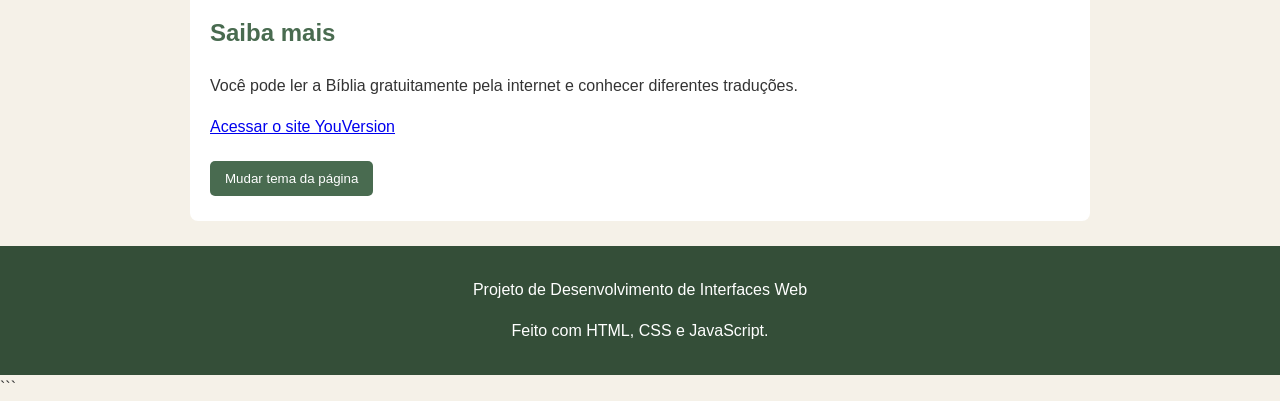
==== commit 35c16157: "Remove markdown code block from index.html" ====
--- a/index.html
+++ b/index.html
@@ -1,4 +1,3 @@
-```html
 <!DOCTYPE html>
 <html lang="pt-BR">
 <head>
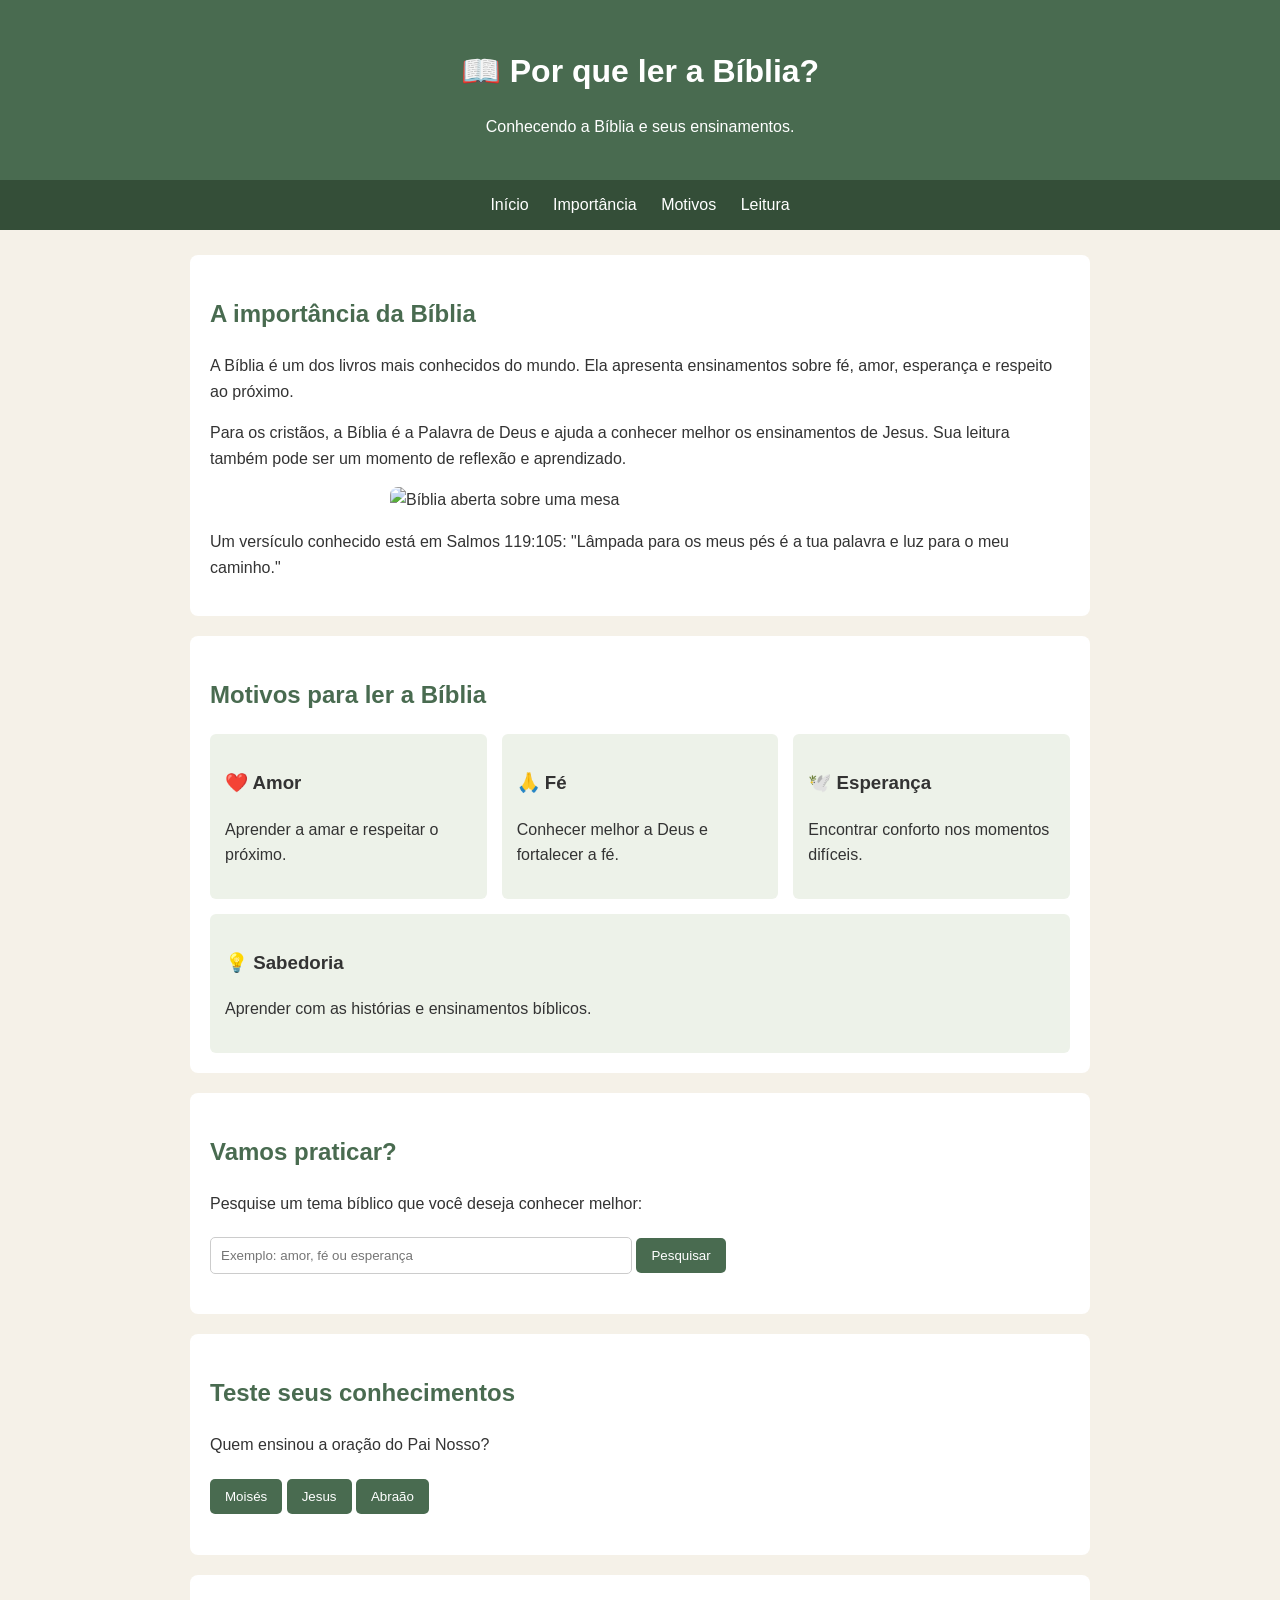
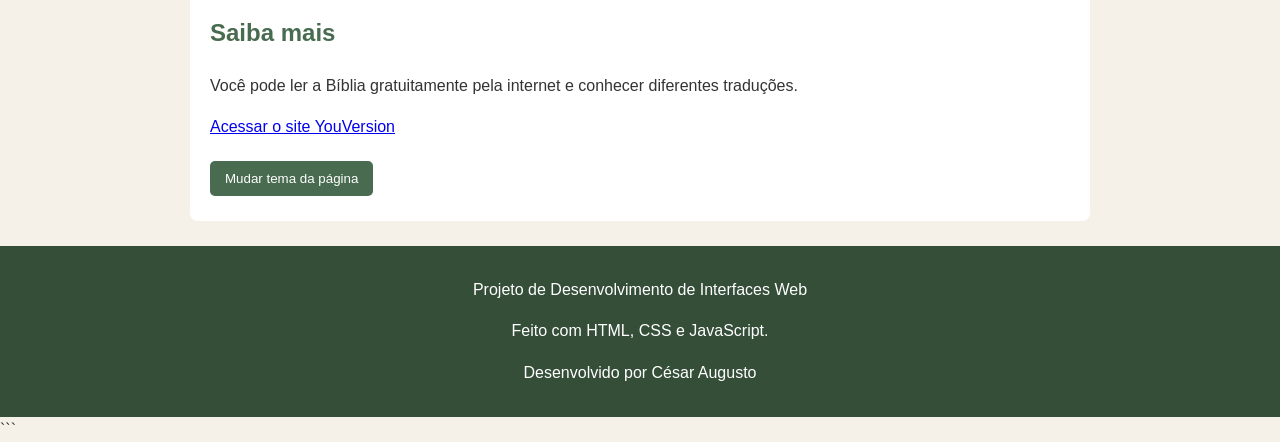
==== commit ca8a0bf2: "Update index.html" ====
--- a/index.html
+++ b/index.html
@@ -272,6 +272,7 @@
     <footer>
         <p>Projeto de Desenvolvimento de Interfaces Web</p>
         <p>Feito com HTML, CSS e JavaScript.</p>
+        <p>Desenvolvido por César Augusto</p>
     </footer>
 
     <script>
